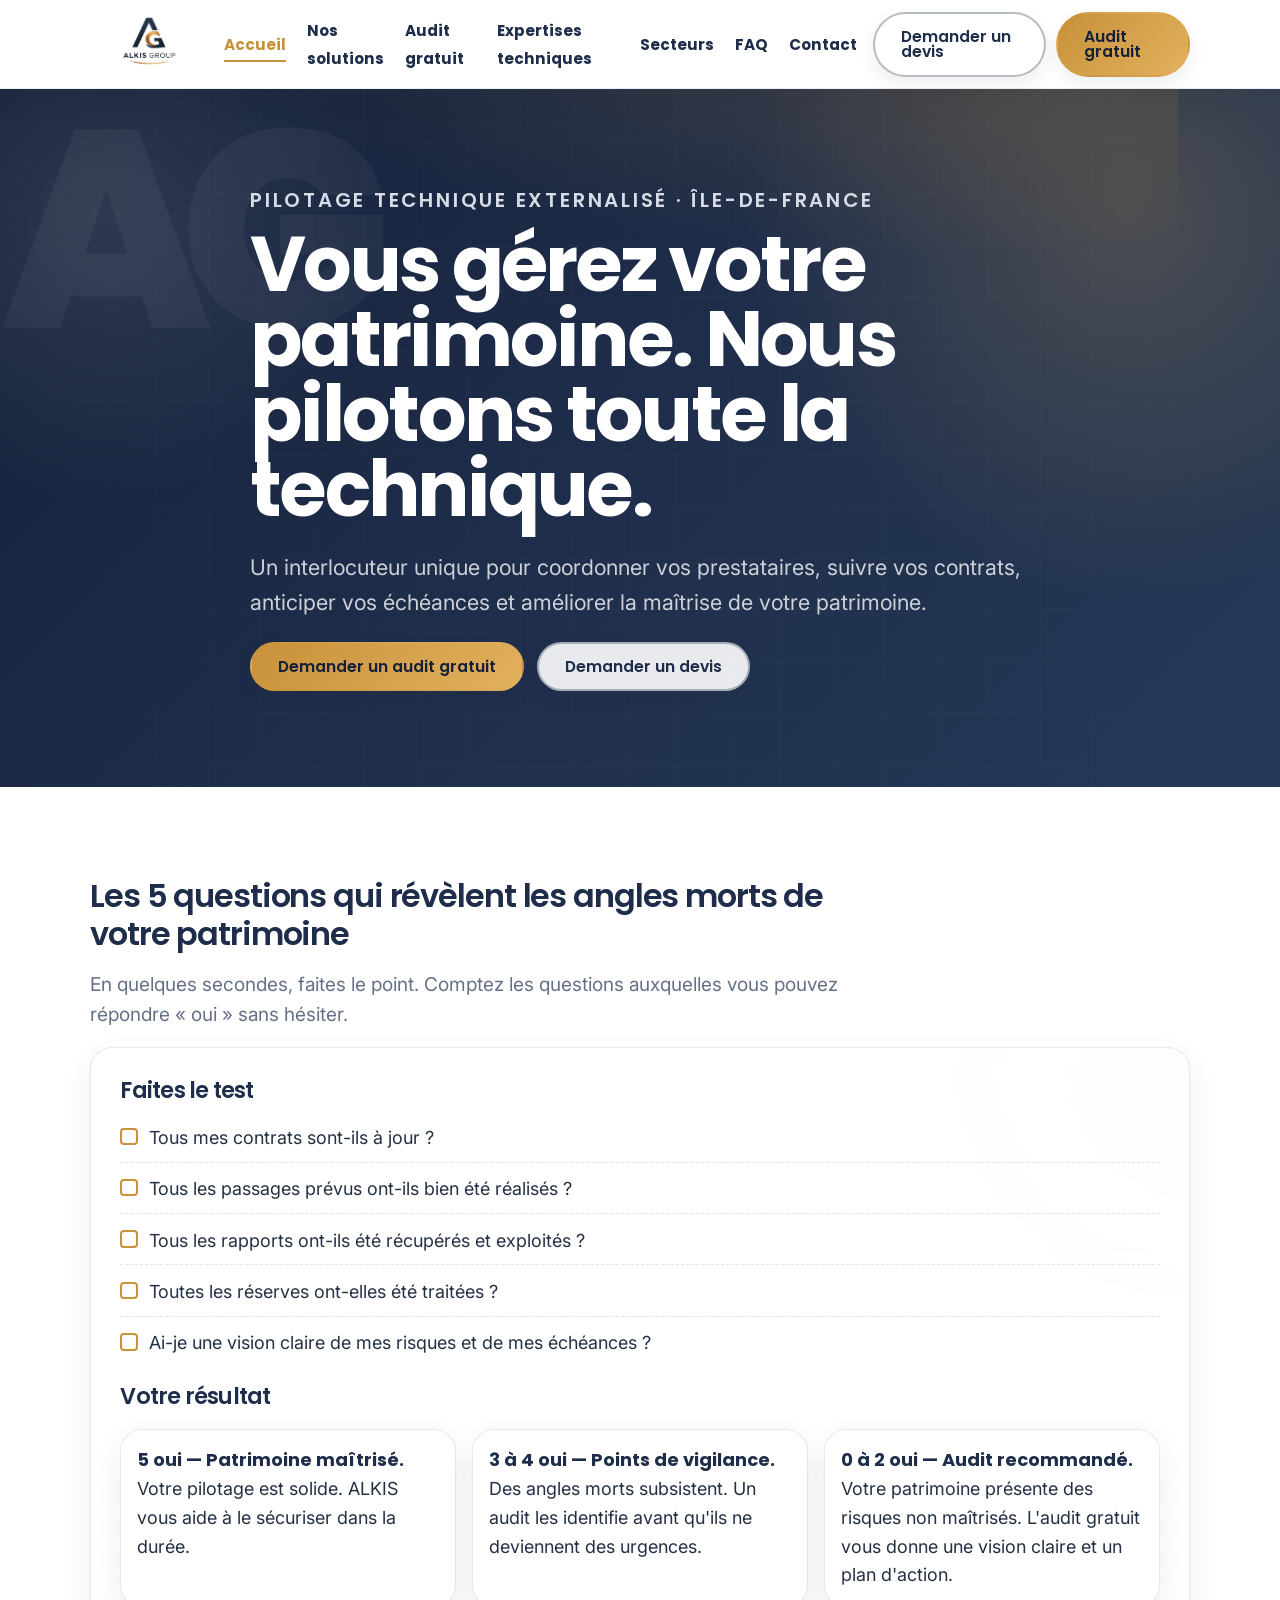
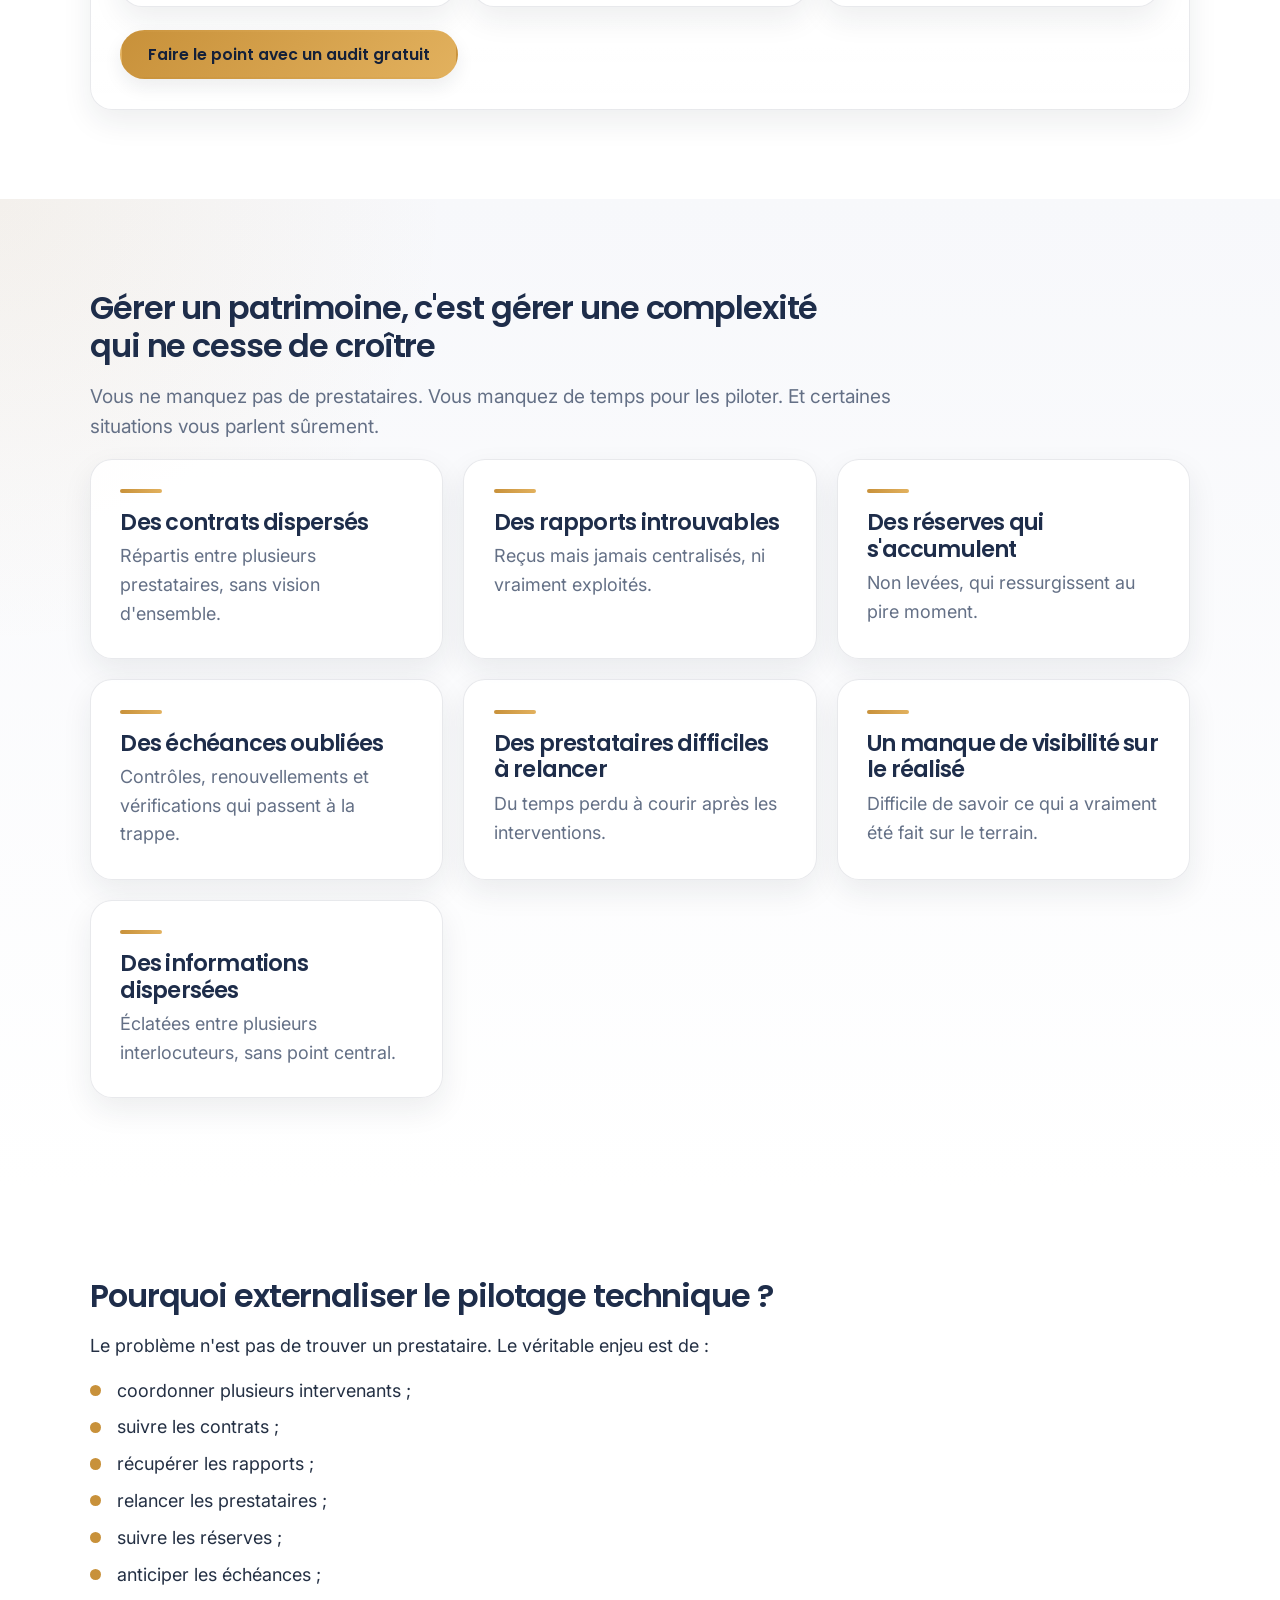
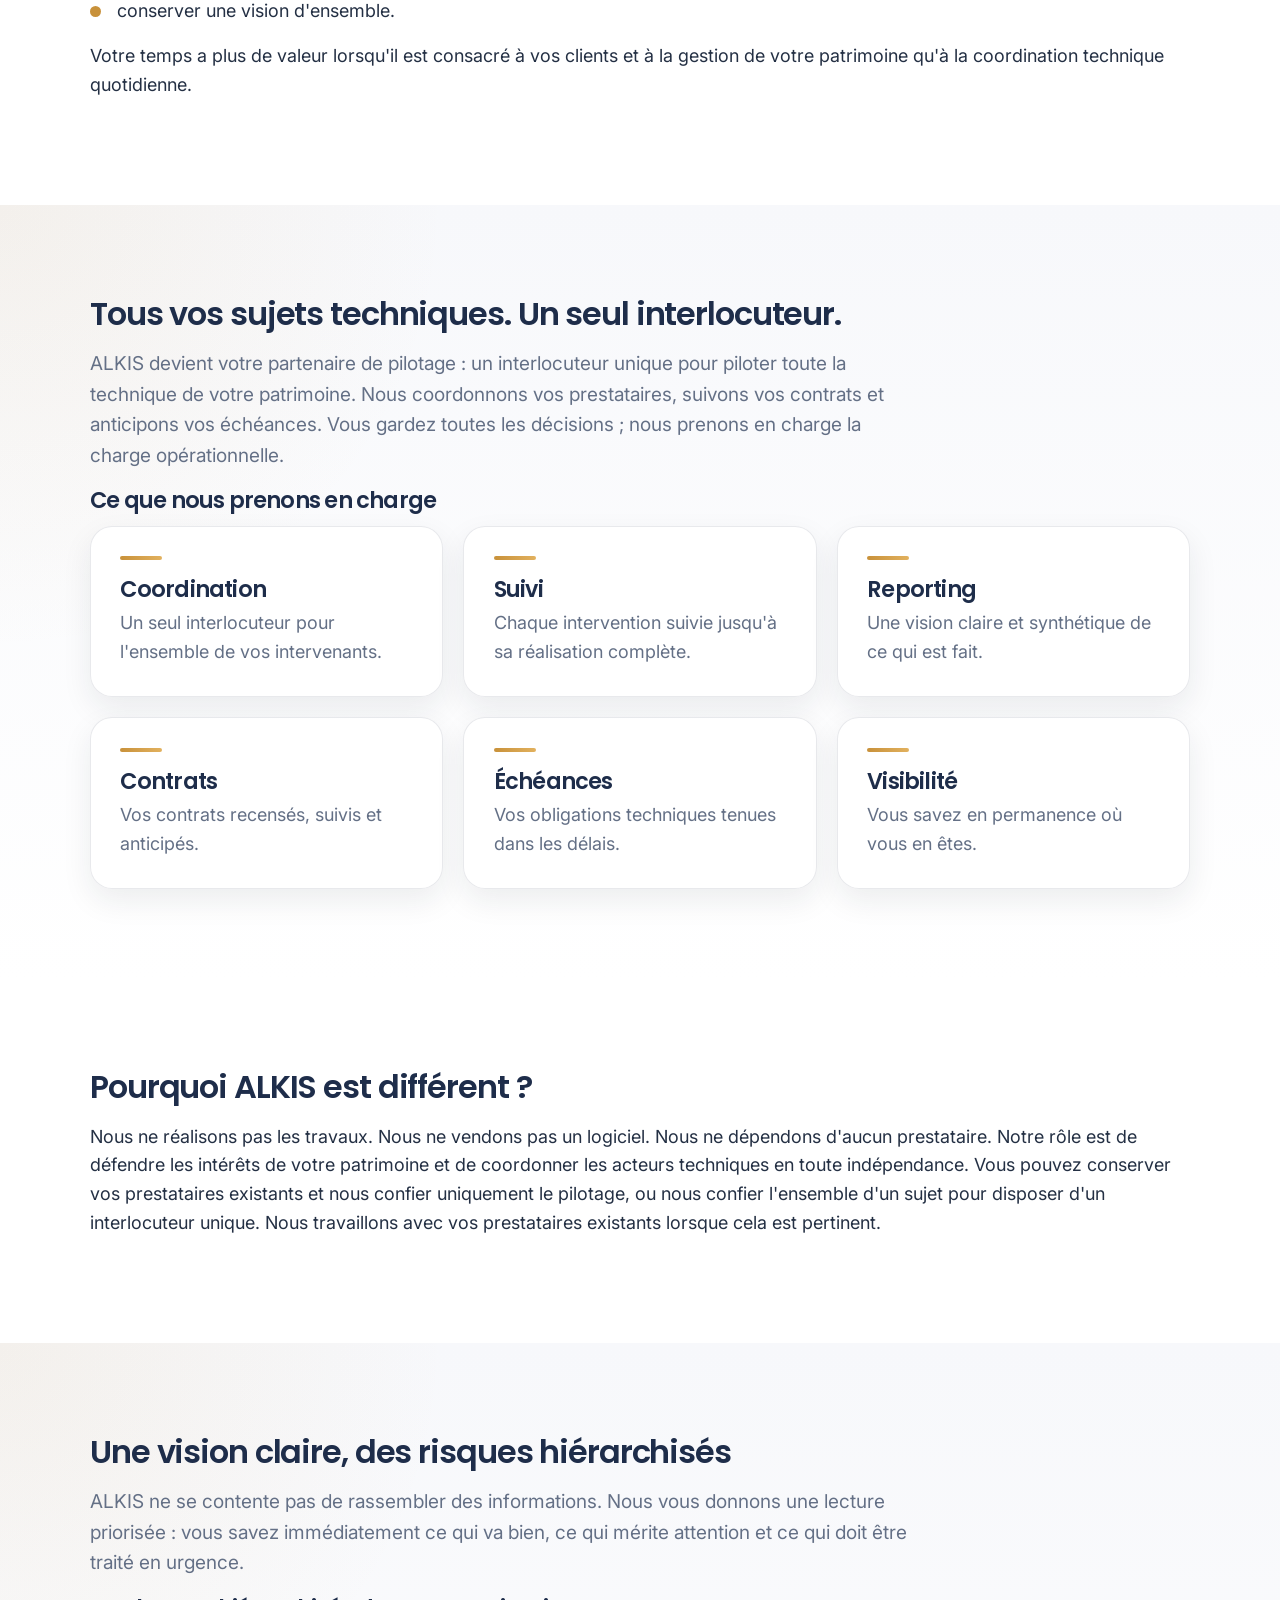
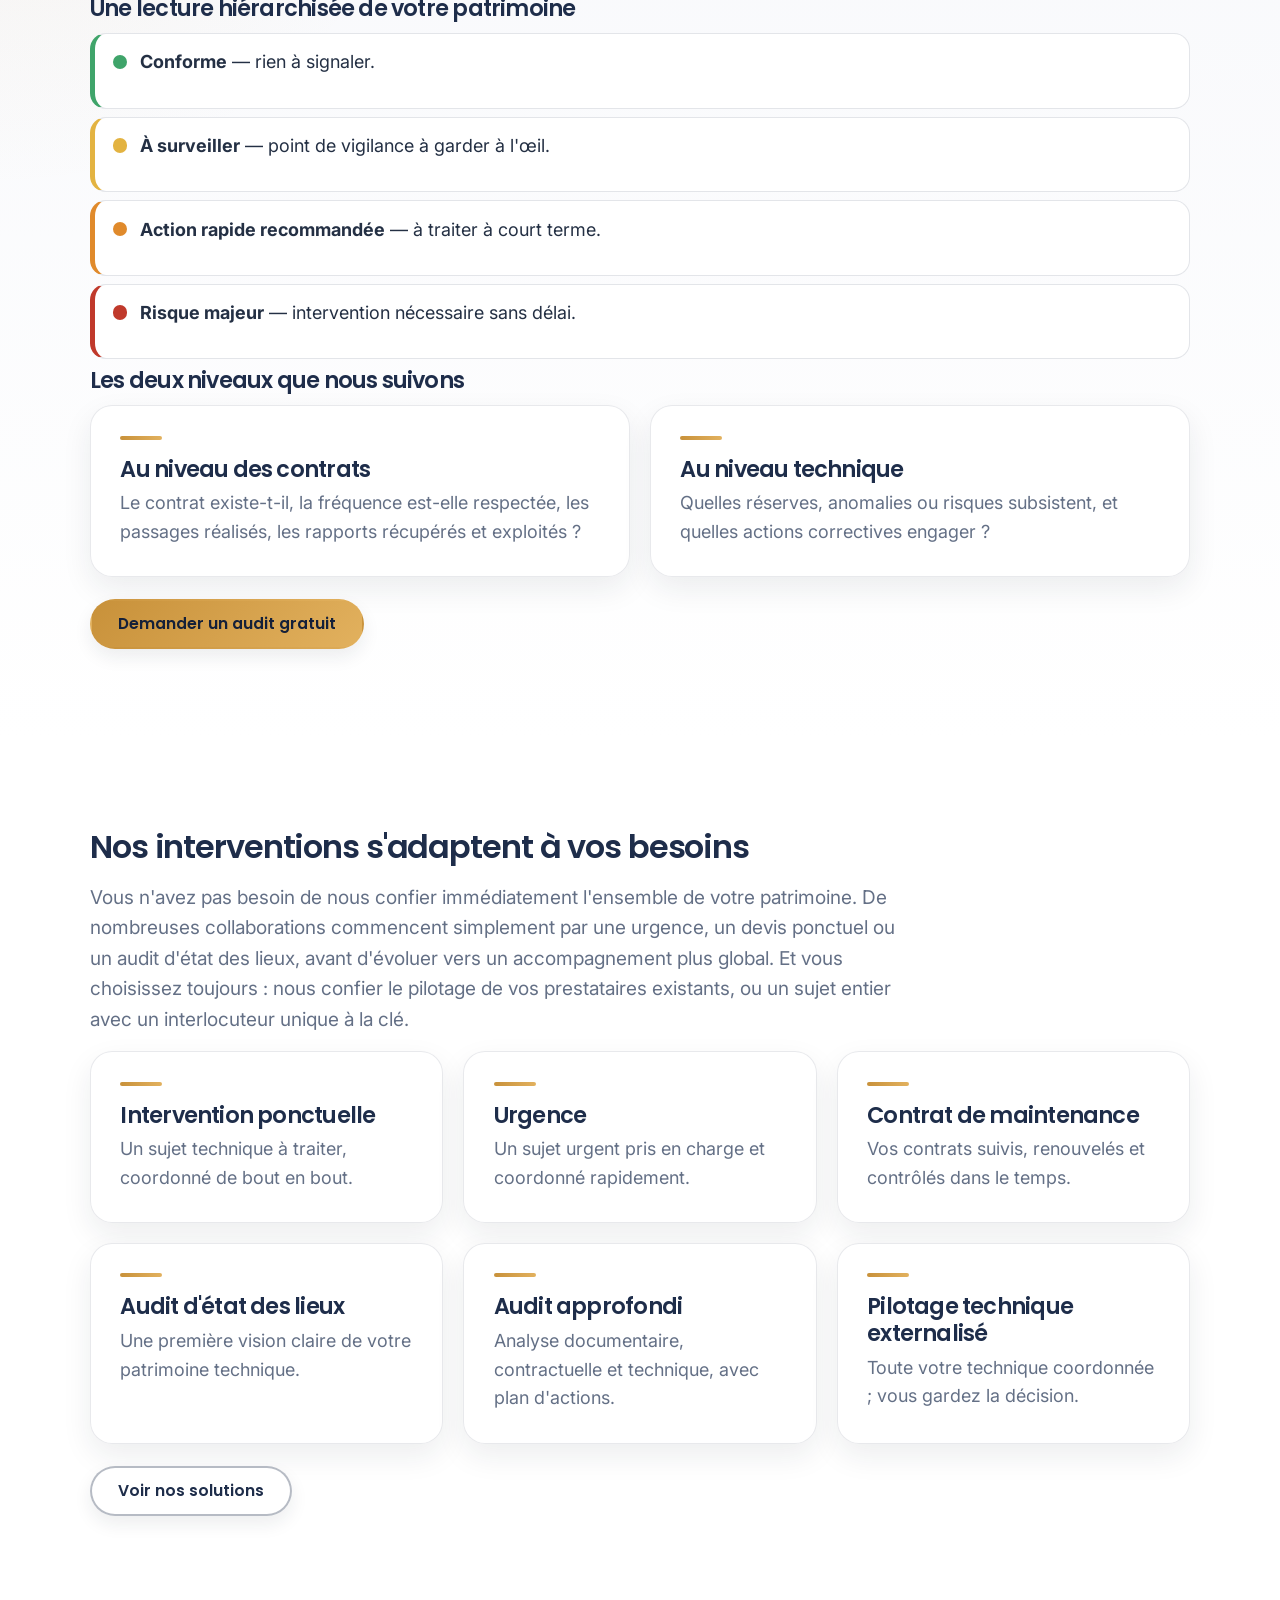
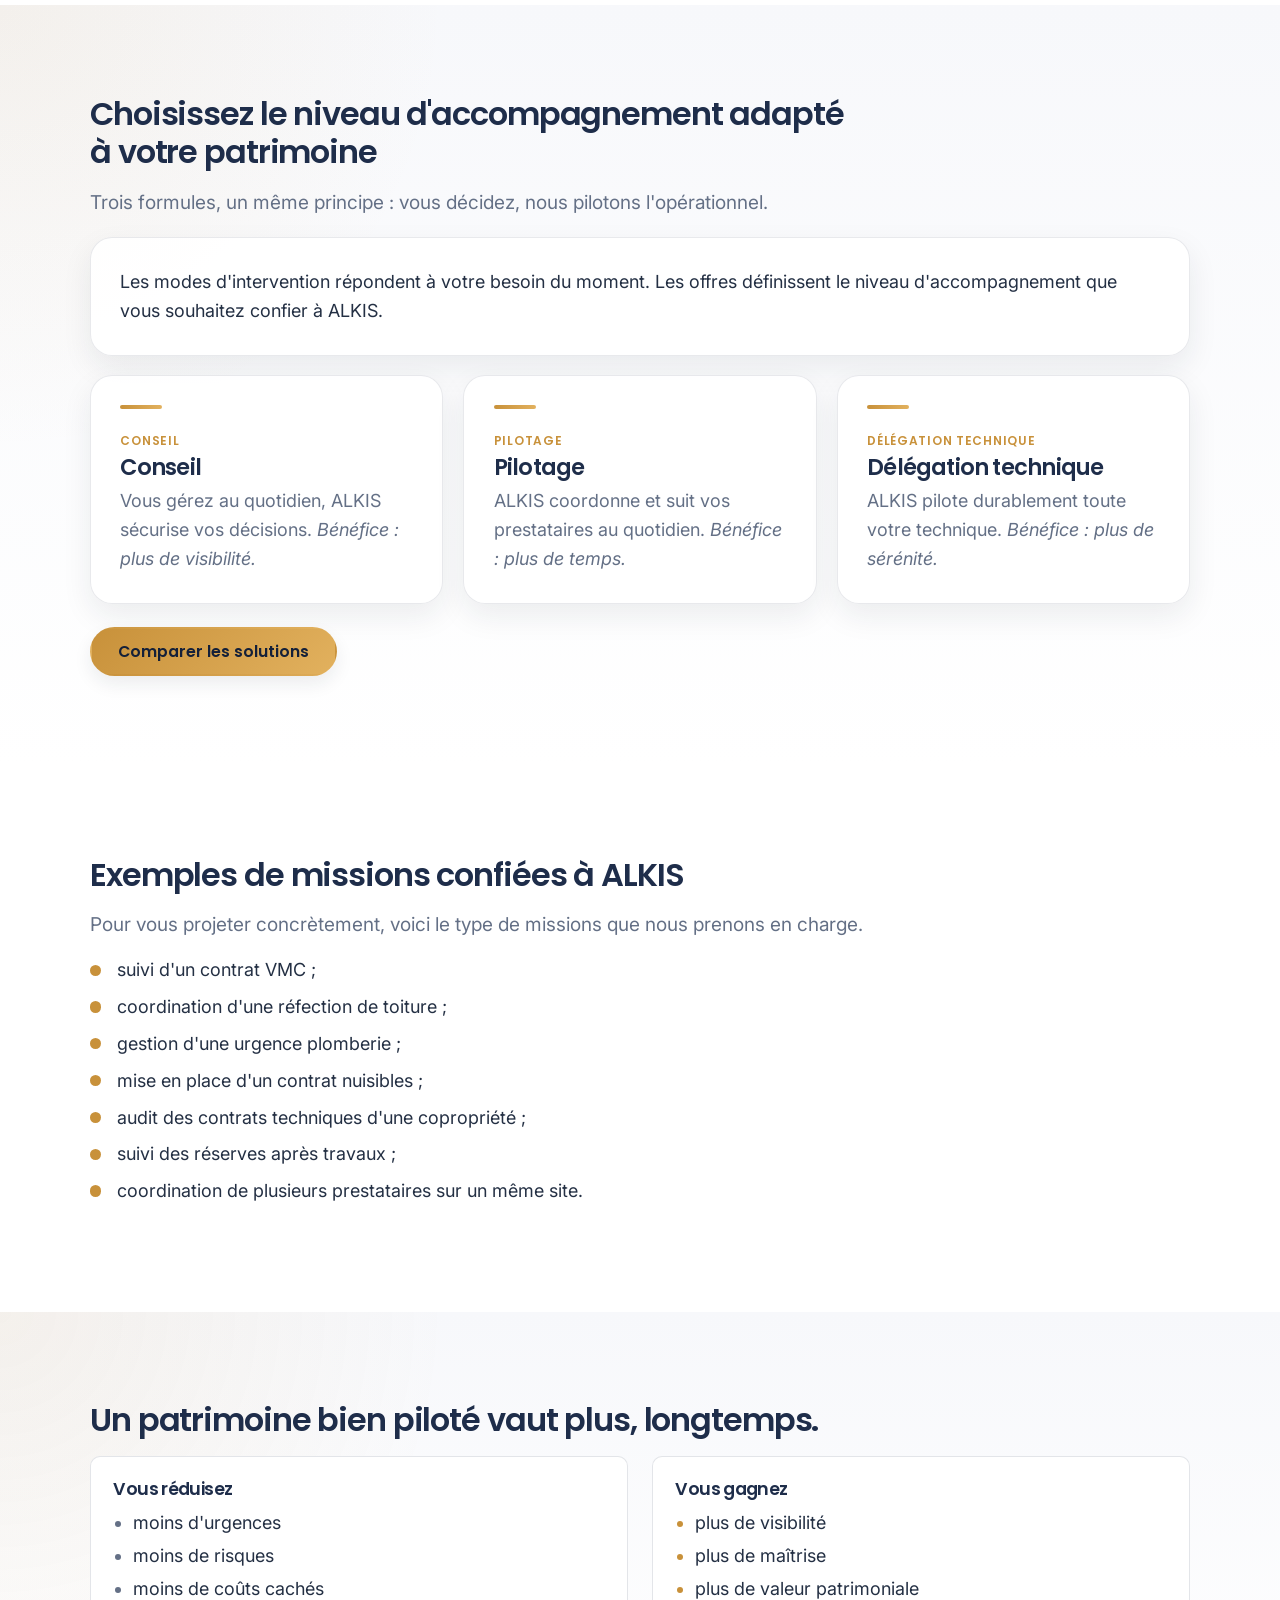
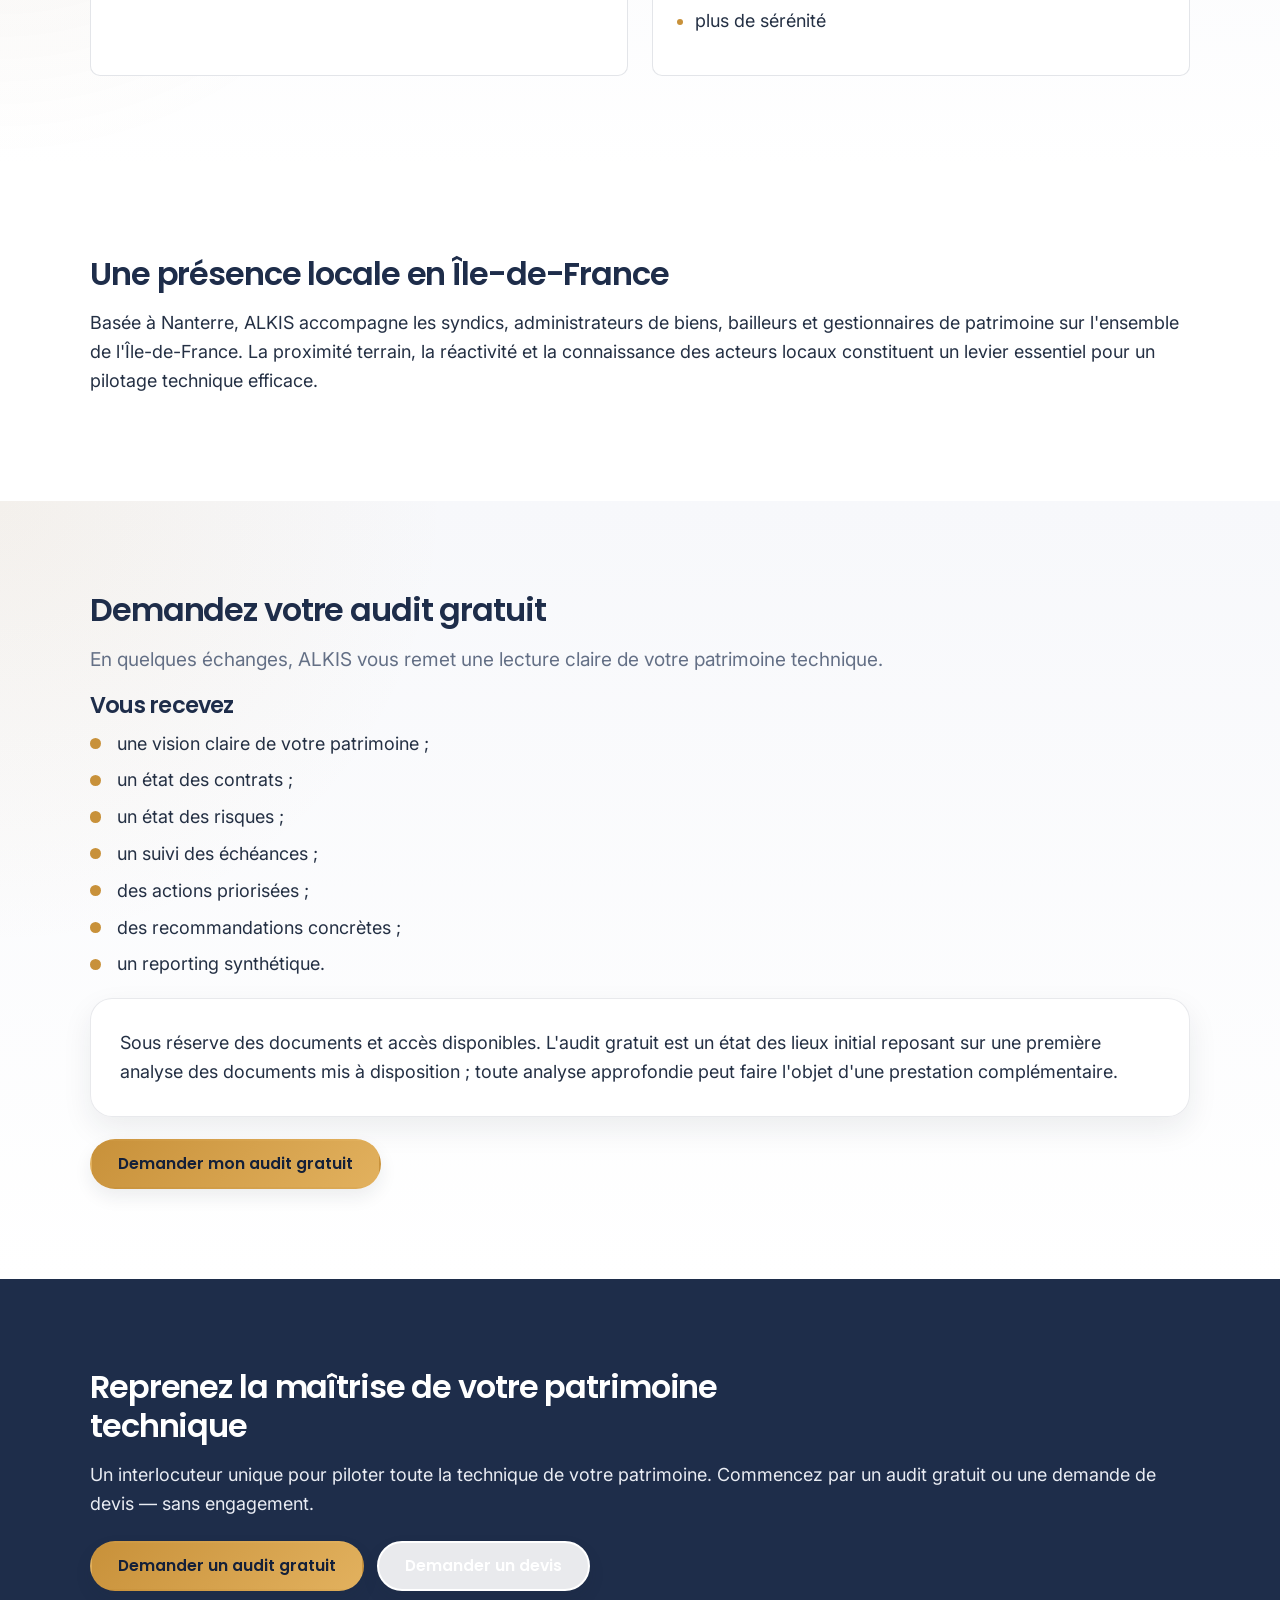
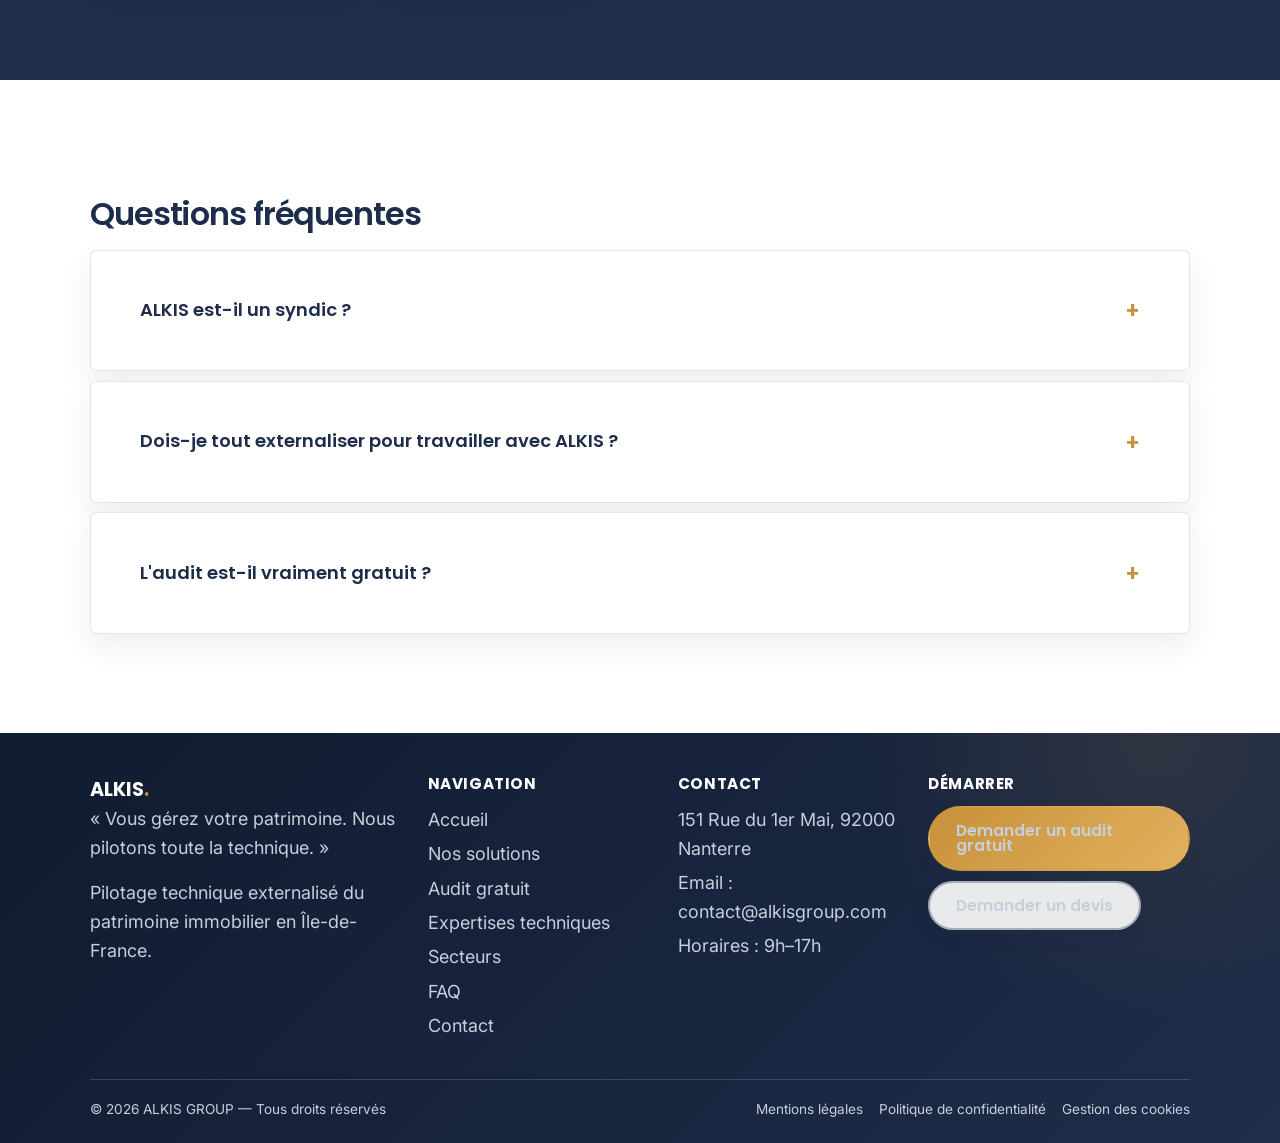
==== index.html @ 350c51bd "Improve ALKIS website design" ====
<!DOCTYPE html>
<html lang="fr">
<head>
<meta charset="utf-8">
<meta name="viewport" content="width=device-width, initial-scale=1">
<title>ALKIS — Pilotage technique externalisé du patrimoine</title>
<meta name="description" content="Un interlocuteur unique pour coordonner vos prestataires, suivre vos contrats et anticiper vos échéances. ALKIS pilote toute la technique de votre patrimoine en Île-de-France.">
<link rel="preconnect" href="https://fonts.googleapis.com">
<link rel="preconnect" href="https://fonts.gstatic.com" crossorigin>
<link href="https://fonts.googleapis.com/css2?family=Poppins:wght@500;600;700&family=Inter:wght@400;500;600&display=swap" rel="stylesheet">
<link rel="stylesheet" href="assets/style.css">
</head>
<body>
<a class="skip-link" href="#main">Aller au contenu</a>

<!-- ===================== HEADER / NAVIGATION ===================== -->
<header class="site-header">
  <div class="container nav">
    <!-- <a class="brand" href="index.html">ALKIS<span>.</span></a> -->
<a class="brand brand-logo" href="index.html">
  <img src="assets/alkis_logo_HD.png" alt="ALKIS GROUP">
</a>
    <button class="nav-toggle" aria-label="Ouvrir le menu" aria-expanded="false" aria-controls="nav-menu">
      <span></span><span></span><span></span>
    </button>
    <ul class="nav-menu" id="nav-menu">
      <li><a href="index.html" aria-current="page">Accueil</a></li>
      <li><a href="nos-solutions.html">Nos solutions</a></li>
      <li><a href="audit-gratuit.html">Audit gratuit</a></li>
      <li><a href="expertises-techniques.html">Expertises techniques</a></li>
      <li><a href="secteurs.html">Secteurs</a></li>
      <li><a href="faq.html">FAQ</a></li>
      <li><a href="contact.html">Contact</a></li>
    </ul>
    <div class="nav-cta">
      <a class="btn btn--secondary" href="contact.html#devis">Demander un devis</a>
      <a class="btn btn--primary" href="contact.html#audit">Audit gratuit</a>
    </div>
  </div>
</header>

<main id="main">

<!-- Section 1 — Hero -->
<section class="hero">
  <div class="container">
    <p class="eyebrow">Pilotage technique externalisé · Île-de-France</p>
    <h1>Vous gérez votre patrimoine. Nous pilotons toute la technique.</h1>
    <p>Un interlocuteur unique pour coordonner vos prestataires, suivre vos contrats, anticiper vos échéances et améliorer la maîtrise de votre patrimoine.</p>
    <div class="btn-row">
      <a class="btn btn--primary" href="contact.html#audit">Demander un audit gratuit</a>
      <a class="btn btn--secondary" href="contact.html#devis">Demander un devis</a>
    </div>
  </div>
</section>

<!-- Section 2 — Les 5 questions -->
<section class="section">
  <div class="container">
    <h2>Les 5 questions qui révèlent les angles morts de votre patrimoine</h2>
    <p class="lead">En quelques secondes, faites le point. Comptez les questions auxquelles vous pouvez répondre « oui » sans hésiter.</p>
    <div class="quiz">
      <h3>Faites le test</h3>
      <ul>
        <li>Tous mes contrats sont-ils à jour ?</li>
        <li>Tous les passages prévus ont-ils bien été réalisés ?</li>
        <li>Tous les rapports ont-ils été récupérés et exploités ?</li>
        <li>Toutes les réserves ont-elles été traitées ?</li>
        <li>Ai-je une vision claire de mes risques et de mes échéances ?</li>
      </ul>
      <h3>Votre résultat</h3>
      <div class="result">
        <div class="r"><strong>5 oui — Patrimoine maîtrisé.</strong> Votre pilotage est solide. ALKIS vous aide à le sécuriser dans la durée.</div>
        <div class="r"><strong>3 à 4 oui — Points de vigilance.</strong> Des angles morts subsistent. Un audit les identifie avant qu'ils ne deviennent des urgences.</div>
        <div class="r"><strong>0 à 2 oui — Audit recommandé.</strong> Votre patrimoine présente des risques non maîtrisés. L'audit gratuit vous donne une vision claire et un plan d'action.</div>
      </div>
      <div class="btn-row"><a class="btn btn--primary" href="contact.html#audit">Faire le point avec un audit gratuit</a></div>
    </div>
  </div>
</section>

<!-- Section 3 — Les problématiques rencontrées -->
<section class="section section--alt">
  <div class="container">
    <h2>Gérer un patrimoine, c'est gérer une complexité qui ne cesse de croître</h2>
    <p class="lead">Vous ne manquez pas de prestataires. Vous manquez de temps pour les piloter. Et certaines situations vous parlent sûrement.</p>
    <div class="grid grid-3">
      <div class="card"><h3>Des contrats dispersés</h3><p>Répartis entre plusieurs prestataires, sans vision d'ensemble.</p></div>
      <div class="card"><h3>Des rapports introuvables</h3><p>Reçus mais jamais centralisés, ni vraiment exploités.</p></div>
      <div class="card"><h3>Des réserves qui s'accumulent</h3><p>Non levées, qui ressurgissent au pire moment.</p></div>
      <div class="card"><h3>Des échéances oubliées</h3><p>Contrôles, renouvellements et vérifications qui passent à la trappe.</p></div>
      <div class="card"><h3>Des prestataires difficiles à relancer</h3><p>Du temps perdu à courir après les interventions.</p></div>
      <div class="card"><h3>Un manque de visibilité sur le réalisé</h3><p>Difficile de savoir ce qui a vraiment été fait sur le terrain.</p></div>
      <div class="card"><h3>Des informations dispersées</h3><p>Éclatées entre plusieurs interlocuteurs, sans point central.</p></div>
    </div>
  </div>
</section>

<!-- Section 4 — Pourquoi externaliser le pilotage technique ? -->
<section class="section">
  <div class="container">
    <h2>Pourquoi externaliser le pilotage technique ?</h2>
    <p>Le problème n'est pas de trouver un prestataire. Le véritable enjeu est de :</p>
    <ul class="ticks">
      <li>coordonner plusieurs intervenants ;</li>
      <li>suivre les contrats ;</li>
      <li>récupérer les rapports ;</li>
      <li>relancer les prestataires ;</li>
      <li>suivre les réserves ;</li>
      <li>anticiper les échéances ;</li>
      <li>conserver une vision d'ensemble.</li>
    </ul>
    <p>Votre temps a plus de valeur lorsqu'il est consacré à vos clients et à la gestion de votre patrimoine qu'à la coordination technique quotidienne.</p>
  </div>
</section>

<!-- Section 5 — Pourquoi ALKIS ? -->
<section class="section section--alt">
  <div class="container">
    <h2>Tous vos sujets techniques. Un seul interlocuteur.</h2>
    <p class="lead">ALKIS devient votre partenaire de pilotage : un interlocuteur unique pour piloter toute la technique de votre patrimoine. Nous coordonnons vos prestataires, suivons vos contrats et anticipons vos échéances. Vous gardez toutes les décisions ; nous prenons en charge la charge opérationnelle.</p>
    <h3>Ce que nous prenons en charge</h3>
    <div class="grid grid-3">
      <div class="card"><h3>Coordination</h3><p>Un seul interlocuteur pour l'ensemble de vos intervenants.</p></div>
      <div class="card"><h3>Suivi</h3><p>Chaque intervention suivie jusqu'à sa réalisation complète.</p></div>
      <div class="card"><h3>Reporting</h3><p>Une vision claire et synthétique de ce qui est fait.</p></div>
      <div class="card"><h3>Contrats</h3><p>Vos contrats recensés, suivis et anticipés.</p></div>
      <div class="card"><h3>Échéances</h3><p>Vos obligations techniques tenues dans les délais.</p></div>
      <div class="card"><h3>Visibilité</h3><p>Vous savez en permanence où vous en êtes.</p></div>
    </div>
  </div>
</section>

<!-- Section 6 — Pourquoi ALKIS est différent ? -->
<section class="section">
  <div class="container">
    <h2>Pourquoi ALKIS est différent ?</h2>
    <p>Nous ne réalisons pas les travaux. Nous ne vendons pas un logiciel. Nous ne dépendons d'aucun prestataire. Notre rôle est de défendre les intérêts de votre patrimoine et de coordonner les acteurs techniques en toute indépendance. Vous pouvez conserver vos prestataires existants et nous confier uniquement le pilotage, ou nous confier l'ensemble d'un sujet pour disposer d'un interlocuteur unique. Nous travaillons avec vos prestataires existants lorsque cela est pertinent.</p>
  </div>
</section>

<!-- Section 7 — Une vision claire, des risques hiérarchisés -->
<section class="section section--alt">
  <div class="container">
    <h2>Une vision claire, des risques hiérarchisés</h2>
    <p class="lead">ALKIS ne se contente pas de rassembler des informations. Nous vous donnons une lecture priorisée : vous savez immédiatement ce qui va bien, ce qui mérite attention et ce qui doit être traité en urgence.</p>
    <h3>Une lecture hiérarchisée de votre patrimoine</h3>
    <div class="risk is-green"><span class="dot"></span><p><strong>Conforme</strong> — rien à signaler.</p></div>
    <div class="risk is-yellow"><span class="dot"></span><p><strong>À surveiller</strong> — point de vigilance à garder à l'œil.</p></div>
    <div class="risk is-orange"><span class="dot"></span><p><strong>Action rapide recommandée</strong> — à traiter à court terme.</p></div>
    <div class="risk is-red"><span class="dot"></span><p><strong>Risque majeur</strong> — intervention nécessaire sans délai.</p></div>
    <h3>Les deux niveaux que nous suivons</h3>
    <div class="grid grid-2">
      <div class="card"><h3>Au niveau des contrats</h3><p>Le contrat existe-t-il, la fréquence est-elle respectée, les passages réalisés, les rapports récupérés et exploités ?</p></div>
      <div class="card"><h3>Au niveau technique</h3><p>Quelles réserves, anomalies ou risques subsistent, et quelles actions correctives engager ?</p></div>
    </div>
    <div class="btn-row"><a class="btn btn--primary" href="contact.html#audit">Demander un audit gratuit</a></div>
  </div>
</section>

<!-- Section 8 — Nos interventions s'adaptent à vos besoins -->
<section class="section">
  <div class="container">
    <h2>Nos interventions s'adaptent à vos besoins</h2>
    <p class="lead">Vous n'avez pas besoin de nous confier immédiatement l'ensemble de votre patrimoine. De nombreuses collaborations commencent simplement par une urgence, un devis ponctuel ou un audit d'état des lieux, avant d'évoluer vers un accompagnement plus global. Et vous choisissez toujours : nous confier le pilotage de vos prestataires existants, ou un sujet entier avec un interlocuteur unique à la clé.</p>
    <div class="grid grid-3">
      <div class="card"><h3>Intervention ponctuelle</h3><p>Un sujet technique à traiter, coordonné de bout en bout.</p></div>
      <div class="card"><h3>Urgence</h3><p>Un sujet urgent pris en charge et coordonné rapidement.</p></div>
      <div class="card"><h3>Contrat de maintenance</h3><p>Vos contrats suivis, renouvelés et contrôlés dans le temps.</p></div>
      <div class="card"><h3>Audit d'état des lieux</h3><p>Une première vision claire de votre patrimoine technique.</p></div>
      <div class="card"><h3>Audit approfondi</h3><p>Analyse documentaire, contractuelle et technique, avec plan d'actions.</p></div>
      <div class="card"><h3>Pilotage technique externalisé</h3><p>Toute votre technique coordonnée ; vous gardez la décision.</p></div>
    </div>
    <div class="btn-row"><a class="btn btn--secondary" href="nos-solutions.html">Voir nos solutions</a></div>
  </div>
</section>

<!-- Section 9 — Nos solutions -->
<section class="section section--alt">
  <div class="container">
    <h2>Choisissez le niveau d'accompagnement adapté à votre patrimoine</h2>
    <p class="lead">Trois formules, un même principe : vous décidez, nous pilotons l'opérationnel.</p>
    <div class="callout"><p>Les modes d'intervention répondent à votre besoin du moment. Les offres définissent le niveau d'accompagnement que vous souhaitez confier à ALKIS.</p></div>
    <div class="grid grid-3">
      <div class="card"><span class="tag">Conseil</span><h3>Conseil</h3><p>Vous gérez au quotidien, ALKIS sécurise vos décisions. <em>Bénéfice : plus de visibilité.</em></p></div>
      <div class="card"><span class="tag">Pilotage</span><h3>Pilotage</h3><p>ALKIS coordonne et suit vos prestataires au quotidien. <em>Bénéfice : plus de temps.</em></p></div>
      <div class="card"><span class="tag">Délégation technique</span><h3>Délégation technique</h3><p>ALKIS pilote durablement toute votre technique. <em>Bénéfice : plus de sérénité.</em></p></div>
    </div>
    <div class="btn-row"><a class="btn btn--primary" href="nos-solutions.html">Comparer les solutions</a></div>
  </div>
</section>

<!-- Section 10 — Exemples de missions confiées à ALKIS -->
<section class="section">
  <div class="container">
    <h2>Exemples de missions confiées à ALKIS</h2>
    <p class="lead">Pour vous projeter concrètement, voici le type de missions que nous prenons en charge.</p>
    <ul class="ticks">
      <li>suivi d'un contrat VMC ;</li>
      <li>coordination d'une réfection de toiture ;</li>
      <li>gestion d'une urgence plomberie ;</li>
      <li>mise en place d'un contrat nuisibles ;</li>
      <li>audit des contrats techniques d'une copropriété ;</li>
      <li>suivi des réserves après travaux ;</li>
      <li>coordination de plusieurs prestataires sur un même site.</li>
    </ul>
  </div>
</section>

<!-- Section 11 — Bénéfices -->
<section class="section section--alt">
  <div class="container">
    <h2>Un patrimoine bien piloté vaut plus, longtemps.</h2>
    <div class="benefit-cols">
      <div class="col"><h3>Vous réduisez</h3><ul class="down"><li>moins d'urgences</li><li>moins de risques</li><li>moins de coûts cachés</li></ul></div>
      <div class="col"><h3>Vous gagnez</h3><ul class="up"><li>plus de visibilité</li><li>plus de maîtrise</li><li>plus de valeur patrimoniale</li><li>plus de sérénité</li></ul></div>
    </div>
  </div>
</section>

<!-- Section 12 — Une présence locale en Île-de-France -->
<section class="section">
  <div class="container">
    <h2>Une présence locale en Île-de-France</h2>
    <p>Basée à Nanterre, ALKIS accompagne les syndics, administrateurs de biens, bailleurs et gestionnaires de patrimoine sur l'ensemble de l'Île-de-France. La proximité terrain, la réactivité et la connaissance des acteurs locaux constituent un levier essentiel pour un pilotage technique efficace.</p>
  </div>
</section>

<!-- Section 13 — Audit gratuit -->
<section class="section section--alt">
  <div class="container">
    <h2>Demandez votre audit gratuit</h2>
    <p class="lead">En quelques échanges, ALKIS vous remet une lecture claire de votre patrimoine technique.</p>
    <h3>Vous recevez</h3>
    <ul class="ticks">
      <li>une vision claire de votre patrimoine ;</li>
      <li>un état des contrats ;</li>
      <li>un état des risques ;</li>
      <li>un suivi des échéances ;</li>
      <li>des actions priorisées ;</li>
      <li>des recommandations concrètes ;</li>
      <li>un reporting synthétique.</li>
    </ul>
    <div class="callout"><p>Sous réserve des documents et accès disponibles. L'audit gratuit est un état des lieux initial reposant sur une première analyse des documents mis à disposition ; toute analyse approfondie peut faire l'objet d'une prestation complémentaire.</p></div>
    <div class="btn-row"><a class="btn btn--primary" href="contact.html#audit">Demander mon audit gratuit</a></div>
  </div>
</section>

<!-- Section 14 — CTA final -->
<section class="section section--navy">
  <div class="container">
    <h2>Reprenez la maîtrise de votre patrimoine technique</h2>
    <p>Un interlocuteur unique pour piloter toute la technique de votre patrimoine. Commencez par un audit gratuit ou une demande de devis — sans engagement.</p>
    <div class="btn-row">
      <a class="btn btn--primary" href="contact.html#audit">Demander un audit gratuit</a>
      <a class="btn btn--secondary" href="contact.html#devis">Demander un devis</a>
    </div>
  </div>
</section>

<!-- FAQ Accueil -->
<section class="section faq">
  <div class="container">
    <h2>Questions fréquentes</h2>
    <details><summary>ALKIS est-il un syndic ?</summary><div class="answer">Non. ALKIS ne remplace pas votre syndic. Nous pilotons la technique de votre patrimoine en coordonnant vos prestataires ; vous gardez la gestion et les décisions.</div></details>
    <details><summary>Dois-je tout externaliser pour travailler avec ALKIS ?</summary><div class="answer">Non. Vous pouvez commencer par une seule urgence ou un devis ponctuel, puis faire évoluer l'accompagnement si vous le souhaitez.</div></details>
    <details><summary>L'audit est-il vraiment gratuit ?</summary><div class="answer">Oui. L'audit d'état des lieux est gratuit et sans engagement, sous réserve des documents et accès disponibles.</div></details>
  </div>
</section>

</main>

<!-- ===================== FOOTER ===================== -->
<footer class="site-footer">
  <div class="container">
    <div class="footer-grid">
      <div class="footer-brand">
        <div class="b">ALKIS<span>.</span></div>
        <p>« Vous gérez votre patrimoine. Nous pilotons toute la technique. »</p>
        <p>Pilotage technique externalisé du patrimoine immobilier en Île-de-France.</p>
      </div>
      <div>
        <h4>Navigation</h4>
        <ul>
          <li><a href="index.html">Accueil</a></li>
          <li><a href="nos-solutions.html">Nos solutions</a></li>
          <li><a href="audit-gratuit.html">Audit gratuit</a></li>
          <li><a href="expertises-techniques.html">Expertises techniques</a></li>
          <li><a href="secteurs.html">Secteurs</a></li>
          <li><a href="faq.html">FAQ</a></li>
          <li><a href="contact.html">Contact</a></li>
        </ul>
      </div>
      <div>
        <h4>Contact</h4>
        <ul>
          <li>151 Rue du 1er Mai, 92000 Nanterre</li>
<li>Email : <a href="mailto:contact@alkisgroup.com">contact@alkisgroup.com</a></li>
<li>Horaires : 9h–17h</li>
        </ul>
      </div>
      <div>
        <h4>Démarrer</h4>
        <div class="btn-row" style="margin-top:.4rem">
          <a class="btn btn--primary" href="contact.html#audit">Demander un audit gratuit</a>
        </div>
        <div class="btn-row" style="margin-top:.6rem">
          <a class="btn btn--secondary" href="contact.html#devis">Demander un devis</a>
        </div>
      </div>
    </div>
    <div class="footer-bottom">
      <span>© 2026 ALKIS GROUP — Tous droits réservés</span>
      <nav>
        <a href="mentions-legales.html">Mentions légales</a>
        <a href="politique-de-confidentialite.html">Politique de confidentialité</a>
        <a href="politique-cookies.html">Gestion des cookies</a>
      </nav>
    </div>
  </div>
</footer>

<script src="assets/main.js"></script>
</body>
</html>
---- assets/style.css ----
/* =================================================================
   ALKIS V1 — FEUILLE DE STYLE GLOBALE
   Design System validé. Mobile-first. Accessible.
   Couleurs : navy #1E2D4A / gold #C8913A.
   ================================================================= */

/* ---------- Tokens ---------- */
:root{
  --navy:#1E2D4A;
  --navy-700:#172238;
  --gold:#C8913A;
  --gold-600:#B17F2E;
  --ink:#2A2E35;
  --muted:#5C6470;
  --bg:#F7F8FA;
  --white:#FFFFFF;
  --line:#D8DCE2;
  --green:#3FA46A;
  --yellow:#E3B341;
  --orange:#E08A2B;
  --red:#C0392B;

  --maxw:1160px;
  --gutter:clamp(1.2rem,4vw,2.5rem);
  --radius:10px;
  --radius-sm:6px;
  --shadow:0 2px 10px rgba(30,45,74,.06);
  --shadow-lg:0 10px 30px rgba(30,45,74,.12);
  --font-display:"Poppins",system-ui,-apple-system,"Segoe UI",Arial,sans-serif;
  --font-body:"Inter",system-ui,-apple-system,"Segoe UI",Arial,sans-serif;
}

/* ---------- Reset léger ---------- */
*,*::before,*::after{box-sizing:border-box}
html{scroll-behavior:smooth}
@media (prefers-reduced-motion:reduce){html{scroll-behavior:auto}}
body{
  margin:0;
  font-family:var(--font-body);
  font-size:clamp(16px,1.6vw,18px);
  line-height:1.6;
  color:var(--ink);
  background:var(--white);
  -webkit-font-smoothing:antialiased;
}
img{max-width:100%;display:block}
a{color:inherit}
h1,h2,h3,h4{font-family:var(--font-display);line-height:1.2;color:var(--navy);margin:0 0 .5em}
h1{font-weight:700;font-size:clamp(2rem,5vw,3rem)}
h2{font-weight:600;font-size:clamp(1.5rem,3.4vw,2rem)}
h3{font-weight:600;font-size:clamp(1.15rem,2.2vw,1.4rem)}
p{margin:0 0 1rem}
ul{margin:0 0 1rem;padding-left:1.2rem}
li{margin:.25rem 0}

/* ---------- Utilitaires ---------- */
.container{max-width:var(--maxw);margin-inline:auto;padding-inline:var(--gutter)}
.section{padding-block:clamp(2.5rem,6vw,4.5rem)}
.section--alt{background:var(--bg)}
.section--navy{background:var(--navy);color:#E9ECF3}
.section--navy h2,.section--navy h3{color:#fff}
.eyebrow{font-family:var(--font-display);font-weight:600;font-size:.8rem;letter-spacing:.08em;text-transform:uppercase;color:var(--gold);margin:0 0 .6rem}
.lead{font-size:1.06em;color:var(--muted)}
.center{text-align:center}
.sr-only{position:absolute;width:1px;height:1px;padding:0;margin:-1px;overflow:hidden;clip:rect(0,0,0,0);border:0}
.skip-link{position:absolute;left:-999px;top:0;background:var(--gold);color:var(--navy);padding:.6rem 1rem;z-index:1000}
.skip-link:focus{left:0}

/* ---------- Boutons ---------- */
.btn{
  display:inline-block;font-family:var(--font-display);font-weight:600;
  font-size:.98rem;line-height:1;text-decoration:none;cursor:pointer;
  padding:14px 28px;border-radius:var(--radius-sm);border:2px solid transparent;
  transition:background .15s ease,color .15s ease,transform .15s ease;
}
.btn:focus-visible{outline:3px solid var(--gold);outline-offset:2px}
.btn--primary{background:var(--gold);color:var(--navy)}
.btn--primary:hover{background:var(--gold-600)}
.btn--secondary{background:transparent;color:var(--navy);border-color:var(--navy)}
.btn--secondary:hover{background:var(--navy);color:#fff}
.section--navy .btn--secondary{color:#fff;border-color:#fff}
.section--navy .btn--secondary:hover{background:#fff;color:var(--navy)}
.btn-row{display:flex;flex-wrap:wrap;gap:.8rem;margin-top:1.4rem}

/* ---------- Header / Nav ---------- */
.site-header{position:sticky;top:0;z-index:100;background:rgba(255,255,255,.95);backdrop-filter:saturate(160%) blur(6px);border-bottom:1px solid var(--line)}
.nav{display:flex;align-items:center;justify-content:space-between;gap:1rem;padding-block:.7rem}
.brand{font-family:var(--font-display);font-weight:700;font-size:1.3rem;color:var(--navy);text-decoration:none;letter-spacing:.02em}
.brand span{color:var(--gold)}
.nav-menu{display:flex;align-items:center;gap:1.3rem;list-style:none;margin:0;padding:0}
.nav-menu a{font-family:var(--font-display);font-weight:500;font-size:.95rem;color:var(--navy);text-decoration:none;padding:.3rem 0;border-bottom:2px solid transparent}
.nav-menu a:hover,.nav-menu a[aria-current="page"]{border-bottom-color:var(--gold)}
.nav-cta{display:flex;align-items:center;gap:.6rem}
.nav-toggle{display:none;background:none;border:0;cursor:pointer;padding:.4rem}
.nav-toggle span{display:block;width:24px;height:2px;background:var(--navy);margin:5px 0;transition:.2s}

@media (max-width:1024px){
  .nav-toggle{display:block}
  .nav-menu{
    position:absolute;left:0;right:0;top:100%;flex-direction:column;align-items:flex-start;
    gap:.2rem;background:#fff;border-bottom:1px solid var(--line);padding:1rem var(--gutter);
    box-shadow:var(--shadow-lg);display:none;
  }
  .nav-menu.is-open{display:flex}
  .nav-menu a{width:100%;padding:.6rem 0;border-bottom:1px solid var(--line)}
  .nav .btn--secondary{display:none}
}

/* ---------- Hero ---------- */
.hero{position:relative;background:var(--navy);color:#fff;overflow:hidden}
.hero::after{content:"";position:absolute;inset:0;background:
  radial-gradient(1200px 400px at 80% -10%,rgba(200,145,58,.22),transparent 60%);pointer-events:none}
.hero .container{position:relative;z-index:1;padding-block:clamp(3rem,8vw,6rem)}
.hero h1{color:#fff;max-width:18ch}
.hero p{max-width:60ch;color:#D6DBE6;font-size:1.1em}

/* ---------- Grilles & cartes ---------- */
.grid{display:grid;gap:1.2rem}
.grid-2{grid-template-columns:repeat(2,1fr)}
.grid-3{grid-template-columns:repeat(3,1fr)}
.grid-4{grid-template-columns:repeat(4,1fr)}
@media (max-width:900px){.grid-3,.grid-4{grid-template-columns:repeat(2,1fr)}}
@media (max-width:600px){.grid-2,.grid-3,.grid-4{grid-template-columns:1fr}}

.card{background:#fff;border:1px solid var(--line);border-radius:var(--radius);padding:1.5rem;box-shadow:var(--shadow);transition:transform .15s ease,box-shadow .15s ease}
.card:hover{transform:translateY(-3px);box-shadow:var(--shadow-lg)}
.card h3{margin-bottom:.4rem}
.card p{margin:0;color:var(--muted)}
.card .tag{display:inline-block;font-family:var(--font-display);font-weight:600;font-size:.75rem;color:var(--gold);text-transform:uppercase;letter-spacing:.06em}

/* Liste à puces dorées */
.ticks{list-style:none;padding:0}
.ticks li{position:relative;padding-left:1.7rem;margin:.5rem 0}
.ticks li::before{content:"";position:absolute;left:0;top:.45em;width:.7rem;height:.7rem;border-radius:50%;background:var(--gold)}

/* ---------- Pastilles de risque (élément signature) ---------- */
.risk{display:flex;align-items:flex-start;gap:.8rem;padding:.9rem 1.1rem;background:#fff;border:1px solid var(--line);border-left:5px solid var(--line);border-radius:var(--radius-sm);margin:.5rem 0}
.risk .dot{flex:0 0 auto;width:.9rem;height:.9rem;border-radius:50%;margin-top:.35em}
.risk.is-green{border-left-color:var(--green)} .risk.is-green .dot{background:var(--green)}
.risk.is-yellow{border-left-color:var(--yellow)} .risk.is-yellow .dot{background:var(--yellow)}
.risk.is-orange{border-left-color:var(--orange)} .risk.is-orange .dot{background:var(--orange)}
.risk.is-red{border-left-color:var(--red)} .risk.is-red .dot{background:var(--red)}

/* ---------- Encadrés ---------- */
.callout{background:var(--bg);border:1px solid var(--line);border-left:5px solid var(--gold);border-radius:var(--radius-sm);padding:1.2rem 1.4rem;margin:1.2rem 0}
.callout p:last-child{margin-bottom:0}

/* Bénéfices deux colonnes */
.benefit-cols{display:grid;grid-template-columns:1fr 1fr;gap:1.5rem}
@media (max-width:600px){.benefit-cols{grid-template-columns:1fr}}
.benefit-cols .col{background:#fff;border:1px solid var(--line);border-radius:var(--radius);padding:1.4rem}
.benefit-cols h3{font-size:1.1rem}
.benefit-cols .down li::marker{color:var(--muted)}
.benefit-cols .up li::marker{color:var(--gold)}

/* ---------- Test 5 questions ---------- */
.quiz{background:#fff;border:1px solid var(--line);border-radius:var(--radius);padding:1.5rem;box-shadow:var(--shadow)}
.quiz ul{list-style:none;padding:0}
.quiz li{display:flex;gap:.7rem;align-items:flex-start;padding:.55rem 0;border-bottom:1px dashed var(--line)}
.quiz li:last-child{border-bottom:0}
.quiz li::before{content:"";flex:0 0 auto;width:1.1rem;height:1.1rem;border:2px solid var(--gold);border-radius:4px;margin-top:.2em}
.result{display:grid;grid-template-columns:repeat(3,1fr);gap:1rem;margin-top:1.2rem}
@media (max-width:700px){.result{grid-template-columns:1fr}}
.result .r{border-radius:var(--radius-sm);padding:1rem;border:1px solid var(--line);background:var(--bg)}
.result .r strong{display:block;color:var(--navy);font-family:var(--font-display)}

/* ---------- Tableau comparatif ---------- */
.table-wrap{overflow-x:auto;border:1px solid var(--line);border-radius:var(--radius)}
table.compare{border-collapse:collapse;width:100%;min-width:680px;background:#fff}
table.compare th,table.compare td{padding:.7rem .9rem;text-align:left;border-bottom:1px solid var(--line);font-size:.95rem}
table.compare thead th{background:var(--navy);color:#fff;font-family:var(--font-display);position:sticky;top:0}
table.compare tbody th{font-weight:500;color:var(--ink)}
table.compare td{text-align:center}
table.compare td:first-child,table.compare th:first-child{text-align:left}
table.compare tr:nth-child(even) td,table.compare tr:nth-child(even) th{background:#FbFcFd}

/* ---------- FAQ accordéon ---------- */
.faq details{background:#fff;border:1px solid var(--line);border-radius:var(--radius-sm);margin:.6rem 0;overflow:hidden}
.faq summary{cursor:pointer;list-style:none;padding:1rem 1.2rem;font-family:var(--font-display);font-weight:600;color:var(--navy);display:flex;justify-content:space-between;gap:1rem;align-items:center}
.faq summary::-webkit-details-marker{display:none}
.faq summary::after{content:"+";color:var(--gold);font-size:1.4rem;line-height:1;transition:transform .2s}
.faq details[open] summary::after{transform:rotate(45deg)}
.faq .answer{padding:0 1.2rem 1.1rem;color:var(--muted)}
.faq h2{margin-top:1.6rem}

/* ---------- Process / étapes ---------- */
.steps{counter-reset:step;display:grid;gap:1rem}
.steps .step{display:flex;gap:1rem;align-items:flex-start;background:#fff;border:1px solid var(--line);border-radius:var(--radius);padding:1.2rem}
.steps .step::before{counter-increment:step;content:counter(step);flex:0 0 auto;width:2.2rem;height:2.2rem;border-radius:50%;background:var(--navy);color:#fff;font-family:var(--font-display);font-weight:600;display:grid;place-items:center}

/* ---------- Formulaires ---------- */
.form{background:#fff;border:1px solid var(--line);border-radius:var(--radius);padding:1.5rem;box-shadow:var(--shadow)}
.field{margin-bottom:1rem}
.field label{display:block;font-size:.9rem;color:var(--muted);font-weight:500;margin-bottom:.35rem}
.field .req{color:var(--red)}
.field input,.field select,.field textarea{
  width:100%;padding:.7rem .8rem;border:1px solid var(--line);border-radius:var(--radius-sm);
  font:inherit;color:var(--ink);background:#fff;min-height:44px;
}
.field textarea{min-height:120px;resize:vertical}
.field input:focus,.field select:focus,.field textarea:focus{outline:none;border-color:var(--gold);box-shadow:0 0 0 3px rgba(200,145,58,.18)}
.form .btn--primary{width:100%}
.form-note{font-size:.82rem;color:var(--muted);margin-top:.6rem}

/* ---------- Footer ---------- */
.site-footer{background:var(--navy);color:#C7CEDC;padding-block:2.6rem 1.4rem}
.site-footer a{color:#C7CEDC;text-decoration:none}
.site-footer a:hover{color:#fff}
.footer-grid{display:grid;grid-template-columns:1.4fr 1fr 1fr 1.2fr;gap:1.8rem}
@media (max-width:900px){.footer-grid{grid-template-columns:1fr 1fr}}
@media (max-width:600px){.footer-grid{grid-template-columns:1fr}}
.site-footer h4{color:#fff;font-size:.95rem;letter-spacing:.04em;text-transform:uppercase;margin:0 0 .8rem}
.site-footer ul{list-style:none;padding:0;margin:0}
.site-footer li{margin:.35rem 0}
.footer-brand .b{font-family:var(--font-display);font-weight:700;font-size:1.25rem;color:#fff}
.footer-brand .b span{color:var(--gold)}
.footer-bottom{border-top:1px solid rgba(255,255,255,.15);margin-top:2rem;padding-top:1.2rem;display:flex;flex-wrap:wrap;gap:.6rem 1.4rem;font-size:.85rem;align-items:center;justify-content:space-between}
.footer-bottom nav{display:flex;flex-wrap:wrap;gap:1rem}

/* ---------- Bande de réassurance ---------- */
.reassure{display:flex;flex-wrap:wrap;gap:1rem 2rem;justify-content:center;align-items:center;font-family:var(--font-display);font-weight:500;color:var(--navy)}
.reassure span{display:inline-flex;align-items:center;gap:.5rem}
.reassure span::before{content:"✓";color:var(--gold);font-weight:700}

/* ---------- Pied de page légal pages contenu ---------- */
.legal h2{margin-top:1.8rem}
.legal{max-width:820px}

















/* ---------- Header logo fix ---------- */
.brand-logo {
  display: flex;
  align-items: center;
  text-decoration: none;
  flex-shrink: 0;
}

.brand-logo img {
  width: 130px;
  height: auto;
  max-height: 78px;
  object-fit: contain;
}

.site-header .nav {
  align-items: center;
}

/* Mobile logo size */
@media (max-width: 768px) {
  .brand-logo img {
    width: 95px;
    max-height: 60px;
  }
}















/* =========================================================
   ALKIS — Premium visual upgrade
   Paste at the END of assets/style.css
   ========================================================= */

:root {
  --navy: #1E2D4A;
  --navy-dark: #142039;
  --navy-soft: #263956;
  --gold: #C8913A;
  --gold-light: #E2B15E;
  --cream: #FAF7F1;
  --paper: #FFFFFF;
  --soft: #F4F6FA;
  --ink: #1E2D4A;
  --muted: #647086;
  --line: rgba(30,45,74,.12);
  --shadow-soft: 0 18px 45px rgba(20,32,57,.10);
  --shadow-card: 0 12px 30px rgba(20,32,57,.08);
}

/* General */
body {
  background: #fff;
  color: #243044;
}

.container {
  max-width: 1180px;
}

.section {
  padding-block: clamp(4rem, 7vw, 6.5rem);
}

.section--alt {
  background:
    radial-gradient(circle at top left, rgba(200,145,58,.08), transparent 28rem),
    linear-gradient(180deg, #F7F8FB 0%, #FFFFFF 100%);
}

h1, h2, h3 {
  letter-spacing: -0.035em;
}

h2 {
  max-width: 760px;
}

.lead {
  max-width: 820px;
}

/* Header */
.site-header {
  background: rgba(255,255,255,.94);
  backdrop-filter: blur(14px);
  border-bottom: 1px solid rgba(30,45,74,.08);
  box-shadow: 0 8px 28px rgba(30,45,74,.06);
  position: sticky;
  top: 0;
  z-index: 100;
}

.nav {
  min-height: 88px;
}

.brand-logo img {
  width: 118px;
  max-height: 66px;
}

.nav-menu a {
  font-weight: 650;
  color: var(--navy);
}

.nav-menu a:hover,
.nav-menu a[aria-current="page"] {
  color: var(--gold);
}

/* Buttons */
.btn {
  border-radius: 999px;
  padding: 15px 26px;
  box-shadow: 0 8px 18px rgba(20,32,57,.08);
}

.btn--primary {
  background: linear-gradient(135deg, var(--gold), var(--gold-light));
  color: var(--navy-dark);
  border-color: transparent;
}

.btn--primary:hover {
  transform: translateY(-2px);
  box-shadow: 0 14px 28px rgba(200,145,58,.25);
}

.btn--secondary {
  background: rgba(255,255,255,.9);
  color: var(--navy);
  border-color: rgba(30,45,74,.32);
}

.btn--secondary:hover {
  transform: translateY(-2px);
  background: var(--navy);
  color: #fff;
}

/* Hero */
.hero {
  position: relative;
  overflow: hidden;
  min-height: 560px;
  display: flex;
  align-items: center;
  background:
    radial-gradient(circle at 88% 18%, rgba(226,177,94,.22), transparent 24rem),
    radial-gradient(circle at 8% 18%, rgba(255,255,255,.10), transparent 18rem),
    linear-gradient(135deg, #142039 0%, #1E2D4A 48%, #263956 100%);
}

.hero::before {
  content: "";
  position: absolute;
  inset: 0;
  background-image:
    linear-gradient(rgba(255,255,255,.04) 1px, transparent 1px),
    linear-gradient(90deg, rgba(255,255,255,.04) 1px, transparent 1px);
  background-size: 52px 52px;
  mask-image: linear-gradient(90deg, transparent, #000 25%, #000 75%, transparent);
  opacity: .55;
}

.hero::after {
  content: "AG";
  position: absolute;
  right: clamp(1rem, 8vw, 7rem);
  bottom: -3rem;
  font-family: var(--font-display);
  font-size: clamp(8rem, 22vw, 19rem);
  font-weight: 800;
  line-height: 1;
  color: rgba(255,255,255,.045);
  letter-spacing: -.12em;
}

.hero .container {
  position: relative;
  z-index: 2;
}

.hero h1 {
  max-width: 760px;
  color: #fff;
  font-size: clamp(2.7rem, 6vw, 5.4rem);
  line-height: .98;
  margin-bottom: 1.4rem;
}

.hero p:not(.eyebrow) {
  max-width: 780px;
  color: rgba(255,255,255,.78);
  font-size: clamp(1.05rem, 1.8vw, 1.35rem);
}

.eyebrow {
  color: var(--gold-light);
  letter-spacing: .14em;
}

/* Cards / grids */
.card,
.problem,
.offer,
.benefit,
.domain,
.sector,
.callout,
.quiz,
.result .r,
.step,
details,
.table-wrap {
  border: 1px solid rgba(30,45,74,.10);
  border-radius: 22px;
  background: rgba(255,255,255,.88);
  box-shadow: var(--shadow-card);
}

.card,
.problem,
.offer,
.benefit,
.domain,
.sector,
.callout,
.quiz,
.step,
details {
  padding: clamp(1.25rem, 2.3vw, 2rem);
}

.quiz {
  background:
    linear-gradient(180deg, rgba(255,255,255,.94), rgba(255,255,255,.86)),
    radial-gradient(circle at top right, rgba(200,145,58,.16), transparent 18rem);
}

.result {
  gap: 1rem;
}

.result .r {
  background: #fff;
}

.cards,
.grid,
.offers,
.benefits,
.problems,
.missions,
.steps,
.sector-grid {
  gap: 1.25rem;
}

/* Better visual rhythm for card headings */
.card h3,
.problem h3,
.offer h3,
.benefit h3,
.domain h3,
.sector h3,
.step strong {
  color: var(--navy);
}

/* Gold accents */
.card::before,
.problem::before,
.offer::before,
.benefit::before {
  content: "";
  display: block;
  width: 42px;
  height: 4px;
  border-radius: 99px;
  background: linear-gradient(90deg, var(--gold), var(--gold-light));
  margin-bottom: 1rem;
}

/* Lists */
.ticks li::marker,
.quiz li::marker,
.section li::marker {
  color: var(--gold);
}

/* Risk rows */
.risk,
.risk-item {
  border-radius: 16px;
}

/* FAQ */
details {
  margin-bottom: 1rem;
  transition: transform .15s ease, box-shadow .15s ease;
}

details:hover {
  transform: translateY(-2px);
  box-shadow: var(--shadow-soft);
}

summary {
  cursor: pointer;
  font-weight: 700;
  color: var(--navy);
}

/* Tables */
.table-wrap {
  overflow: hidden;
}

table {
  overflow: hidden;
  border-radius: 18px;
}

thead th {
  background: var(--navy);
  color: #fff;
}

td, th {
  padding: 1rem;
}

/* Footer */
.site-footer {
  background:
    radial-gradient(circle at 90% 0%, rgba(200,145,58,.12), transparent 18rem),
    linear-gradient(135deg, #111B31, #1E2D4A);
}

.footer-grid {
  gap: 2rem;
}

.footer-brand .b {
  color: #fff;
  font-size: 1.2rem;
}

/* Mobile */
@media (max-width: 900px) {
  .nav {
    min-height: 76px;
  }

  .hero {
    min-height: auto;
    padding-block: 5rem;
  }

  .hero h1 {
    font-size: clamp(2.3rem, 12vw, 3.8rem);
  }

  .brand-logo img {
    width: 92px;
  }

  .nav-cta {
    display: none;
  }
}
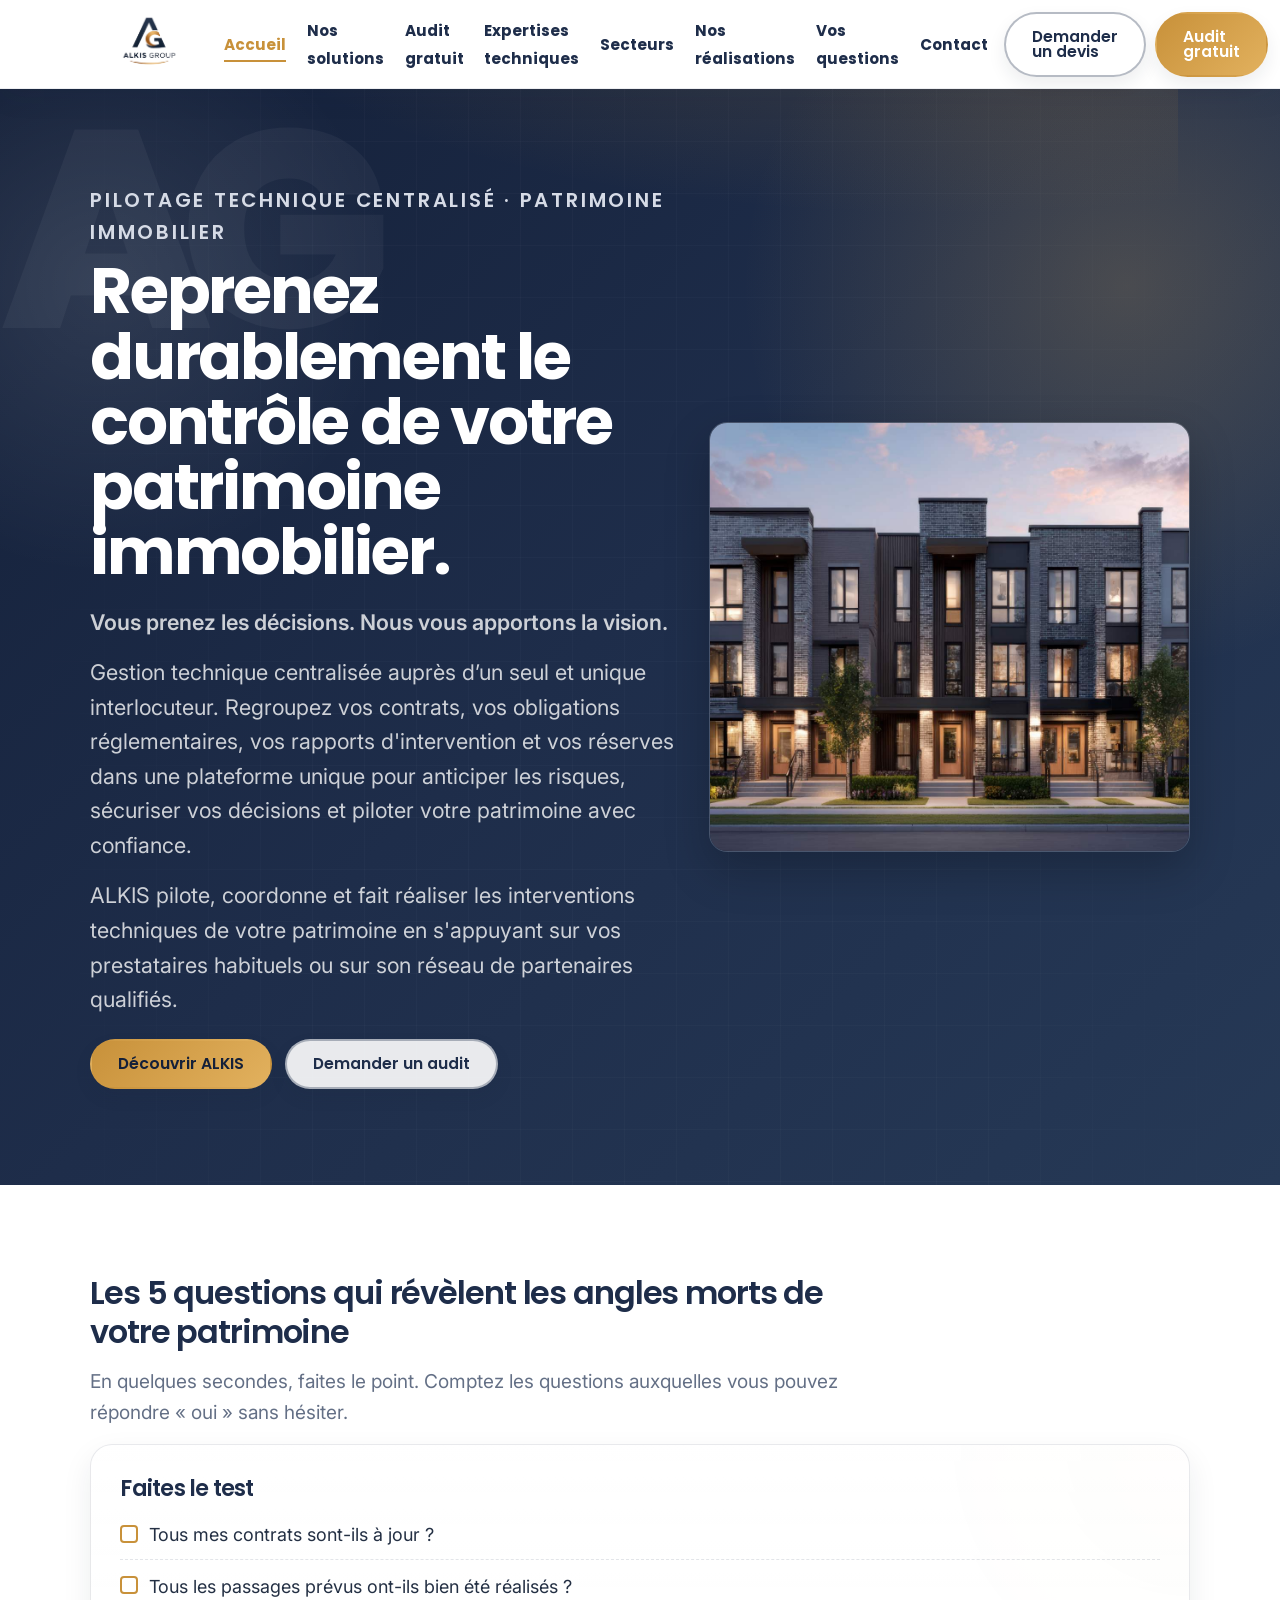
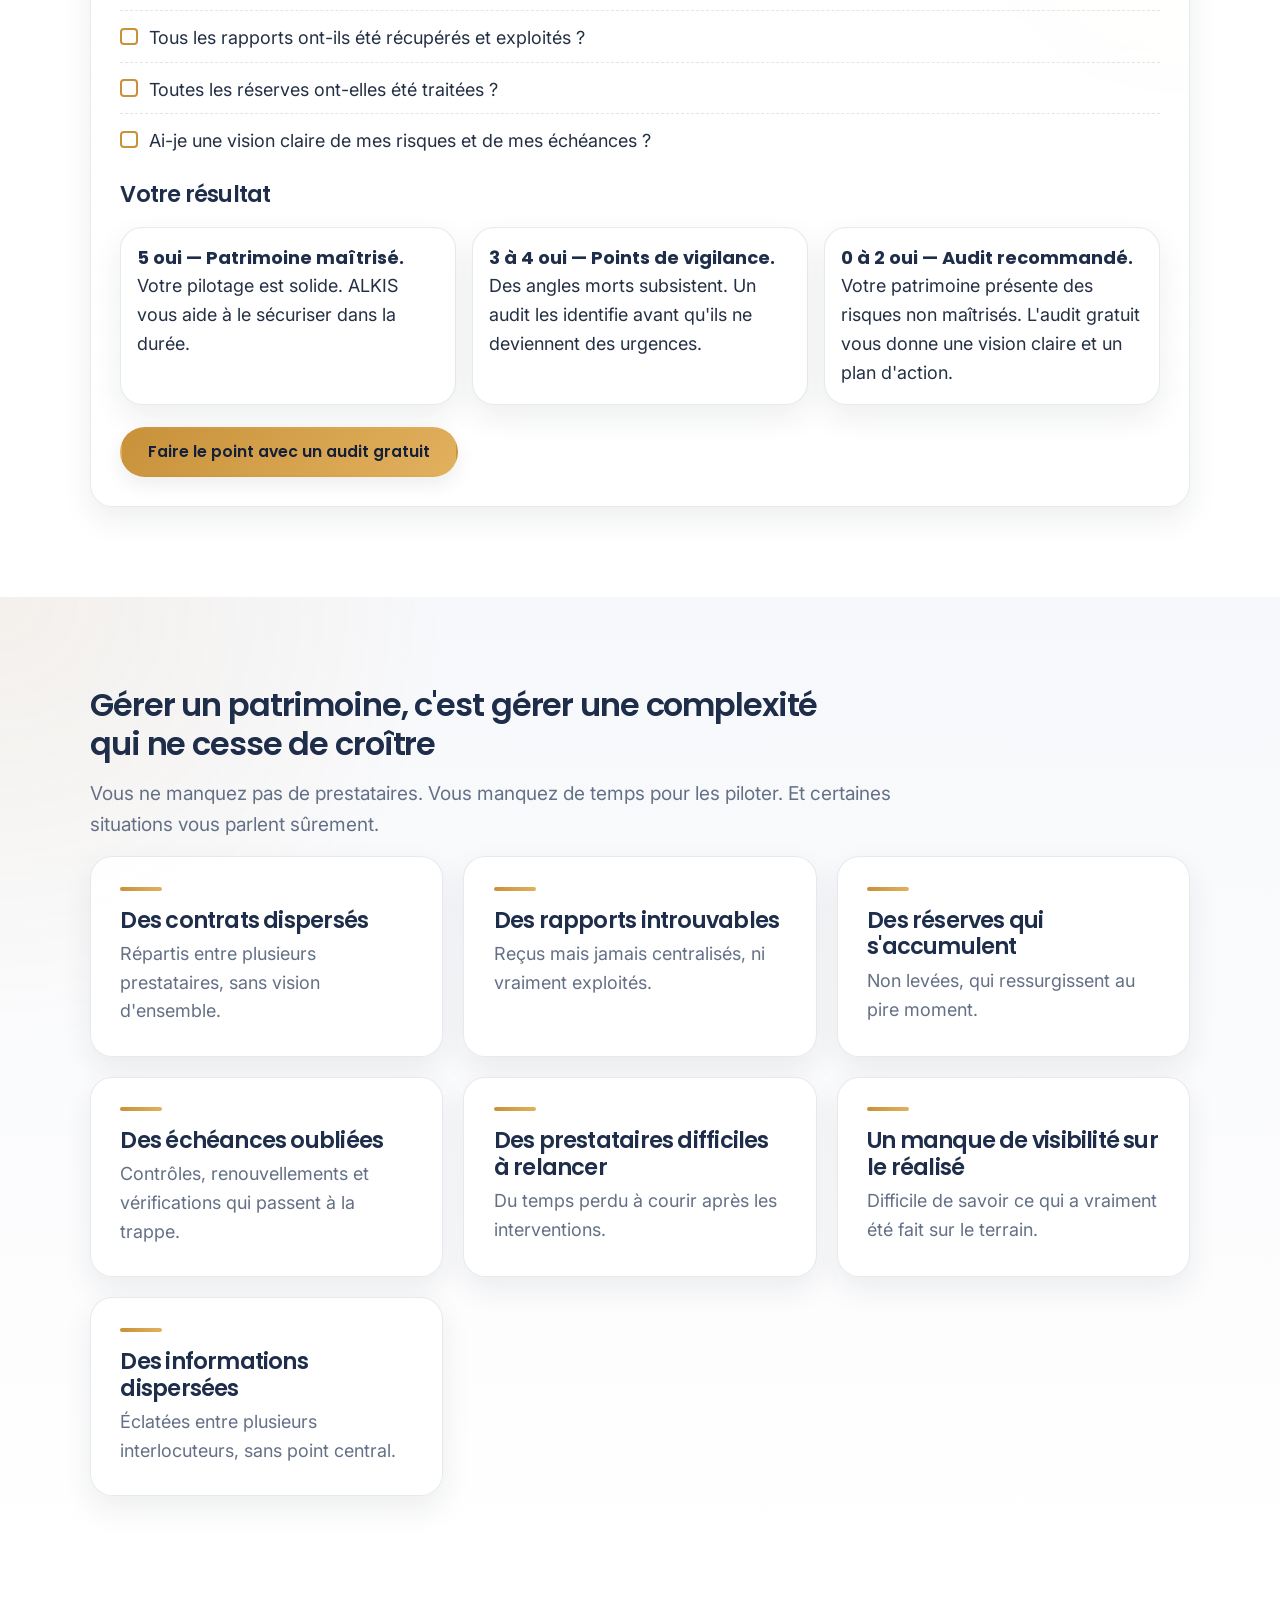
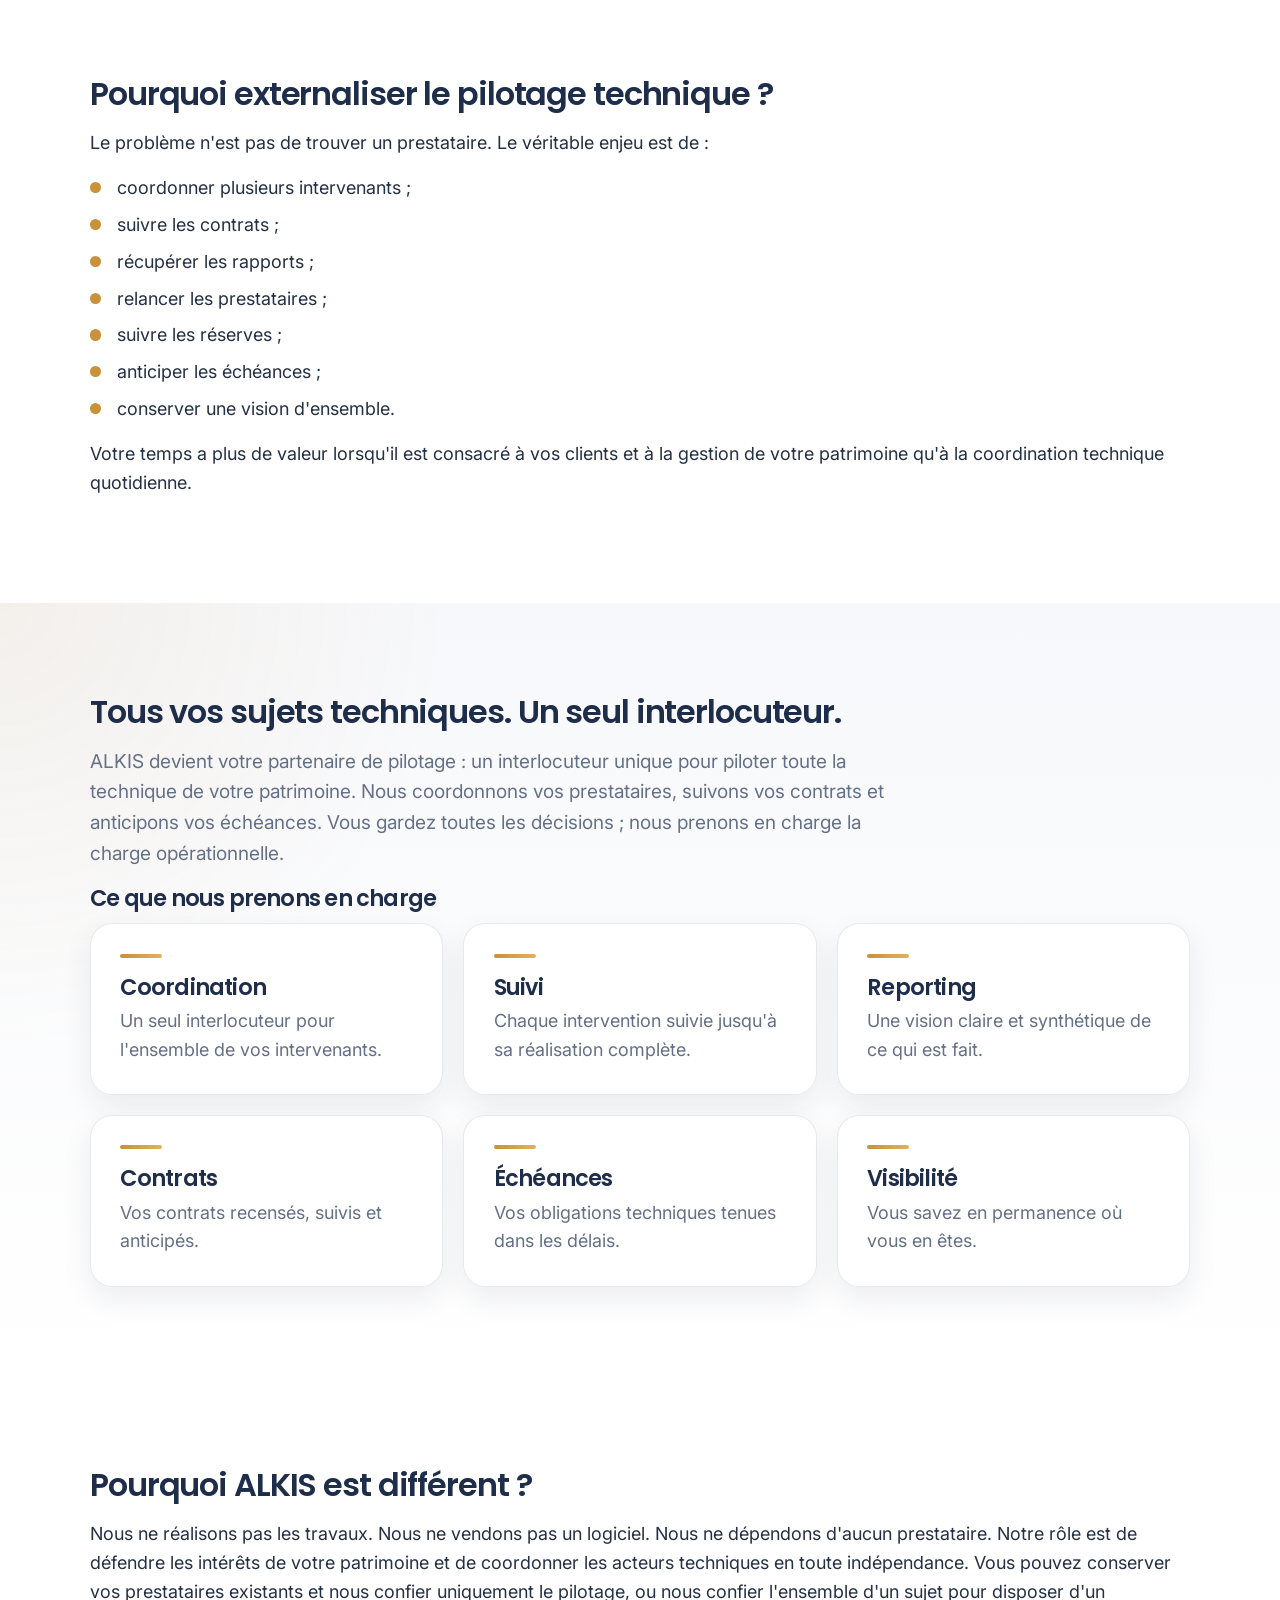
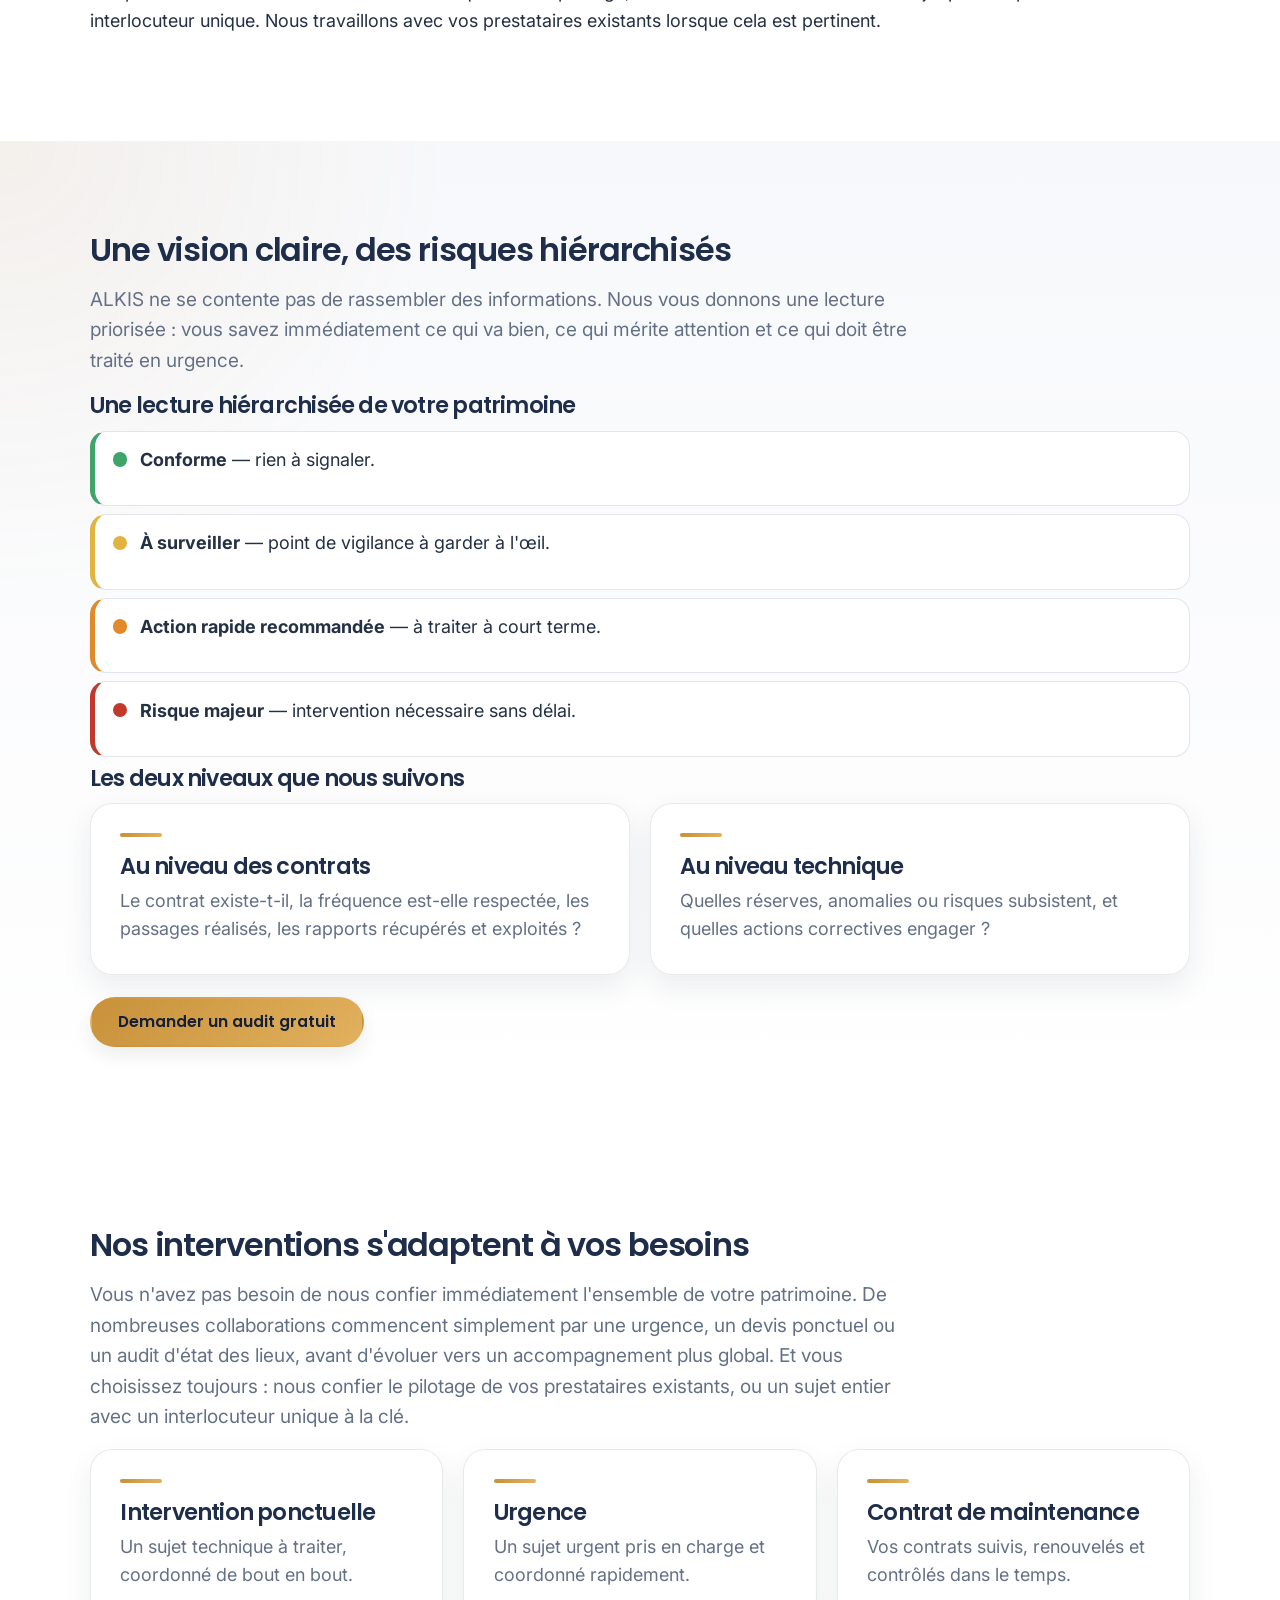
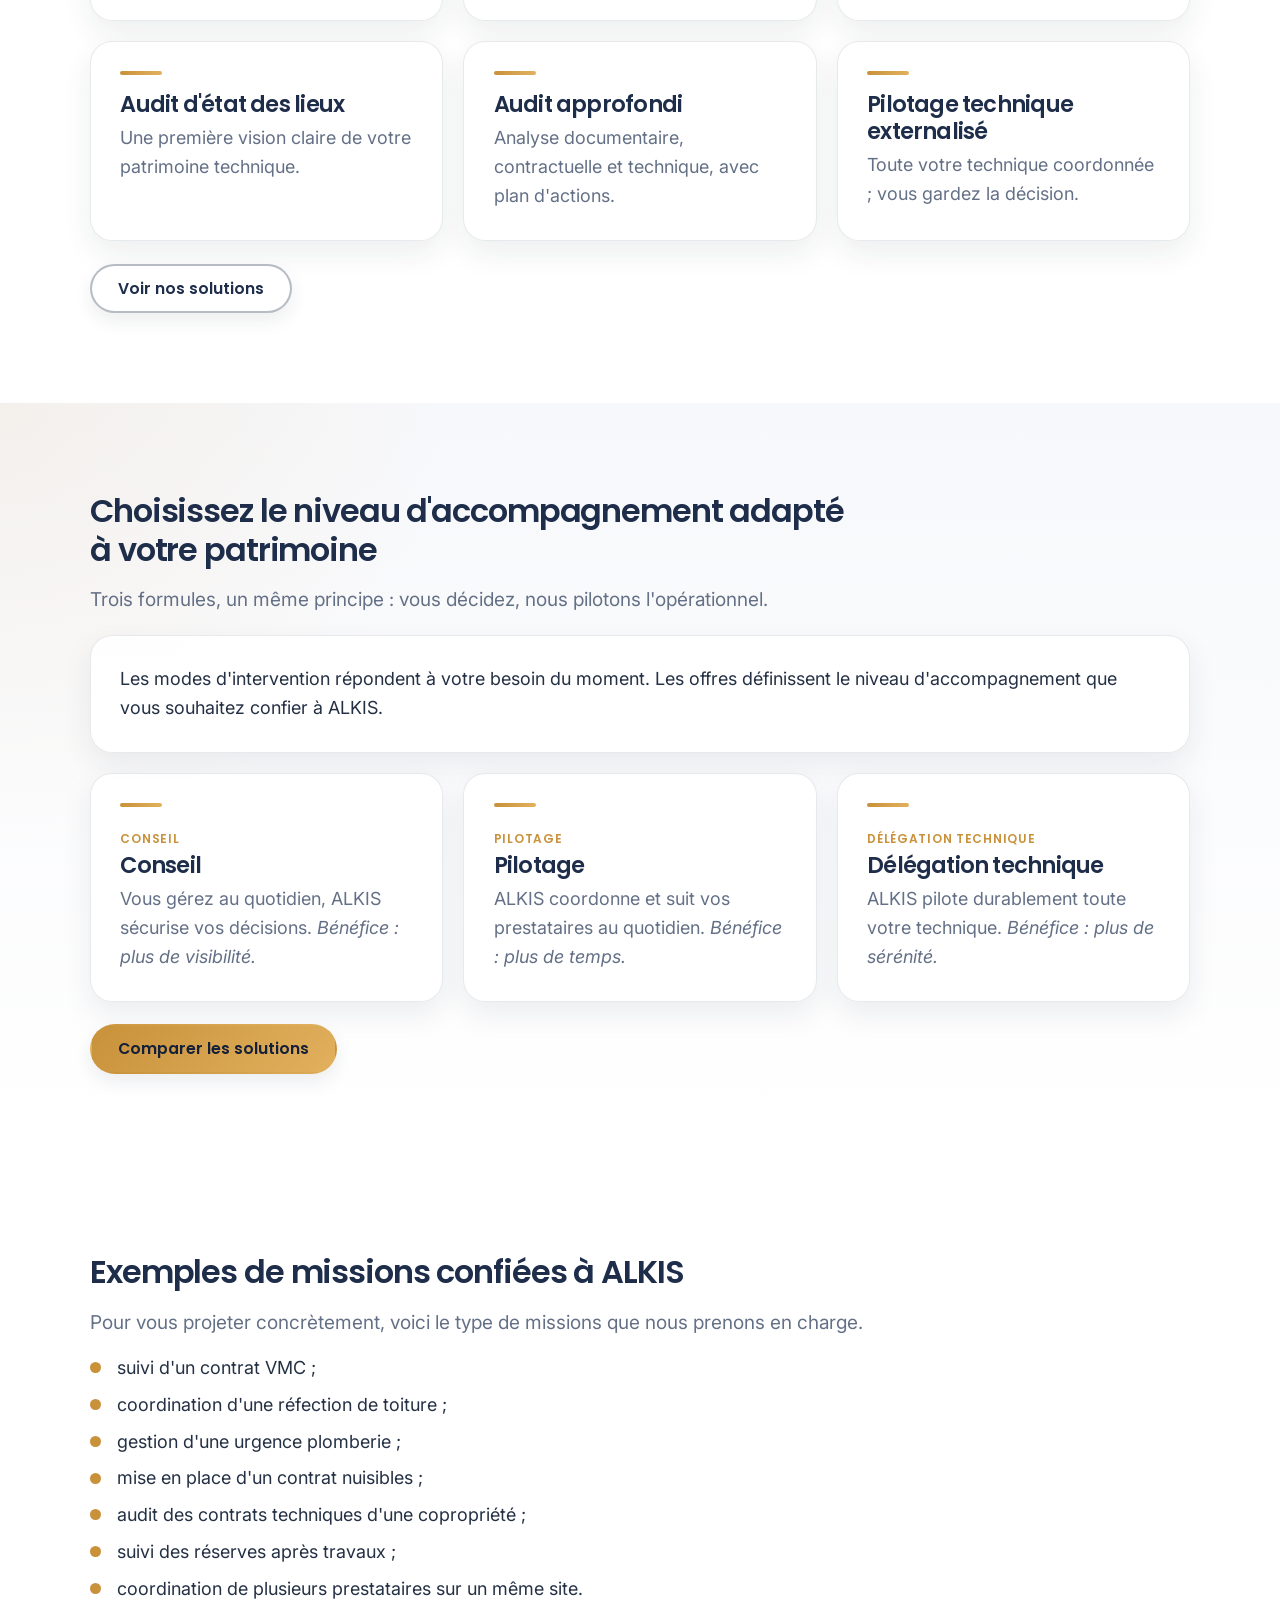
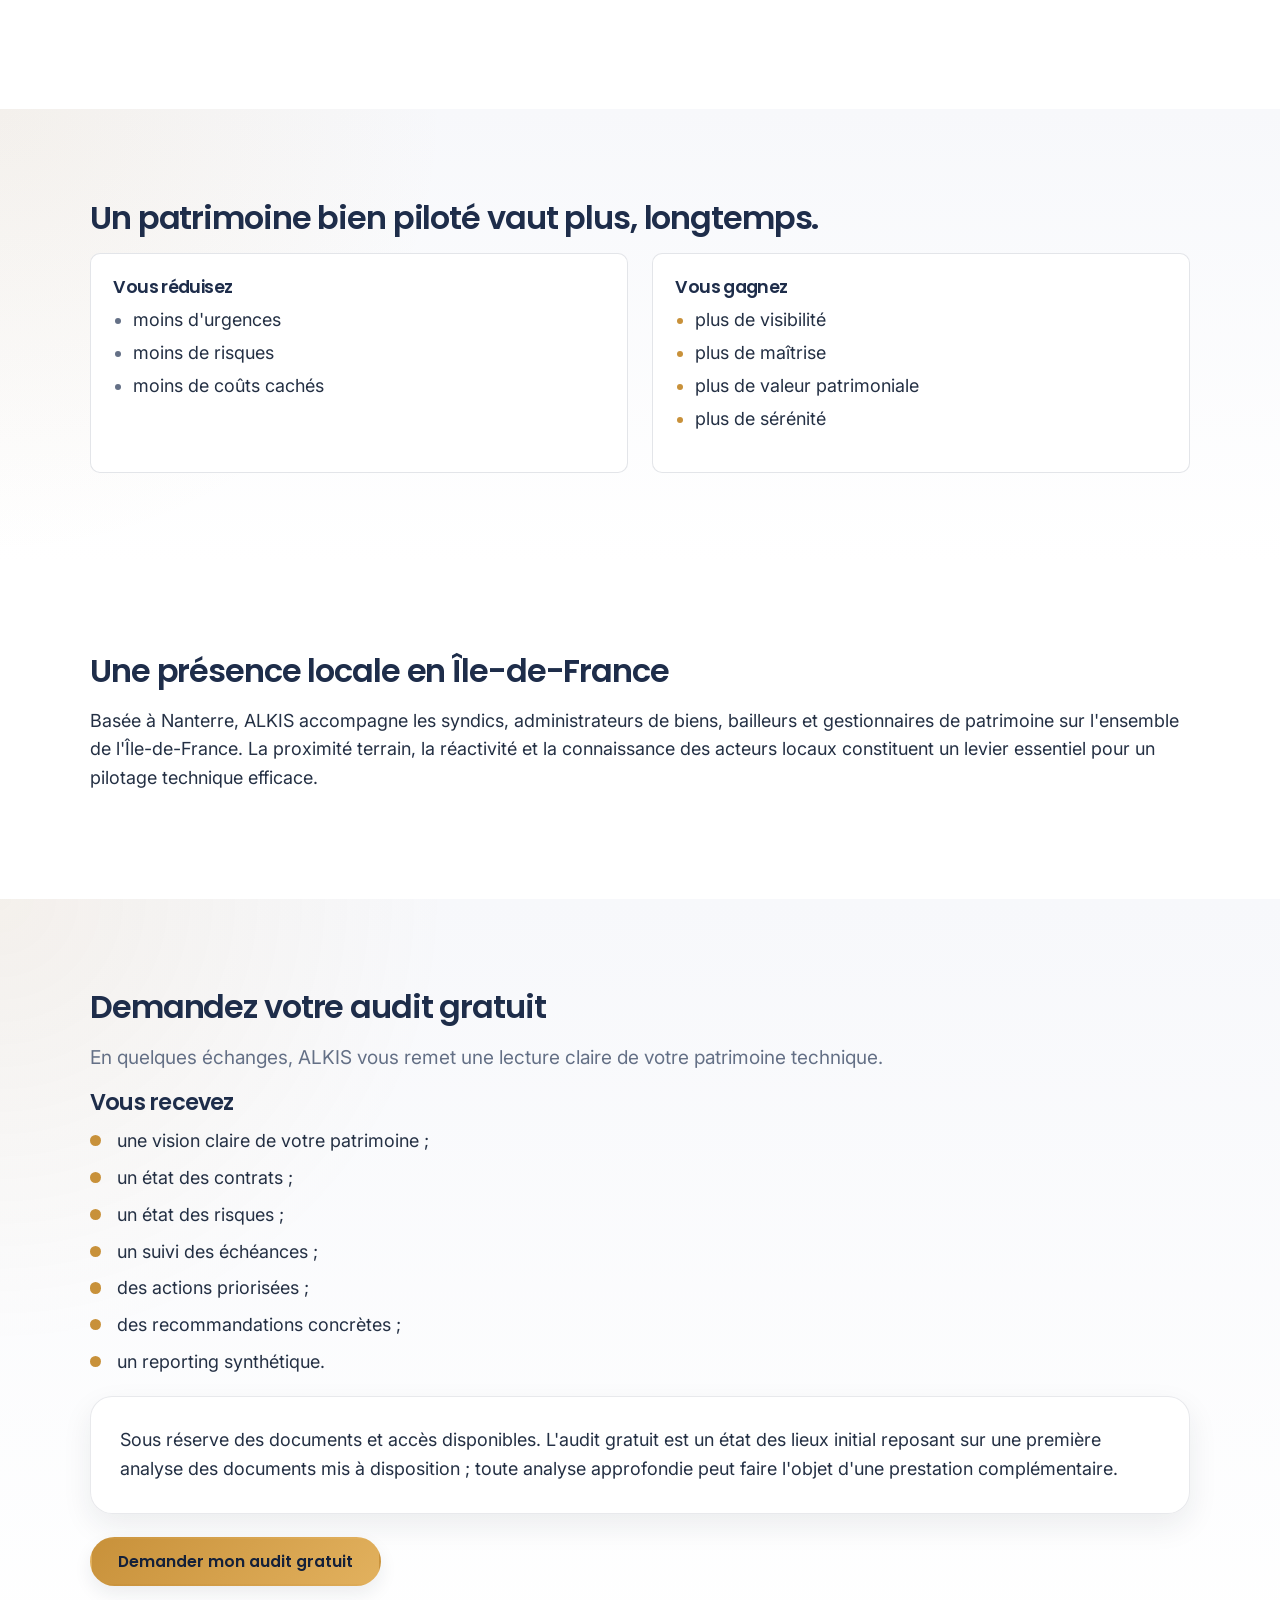
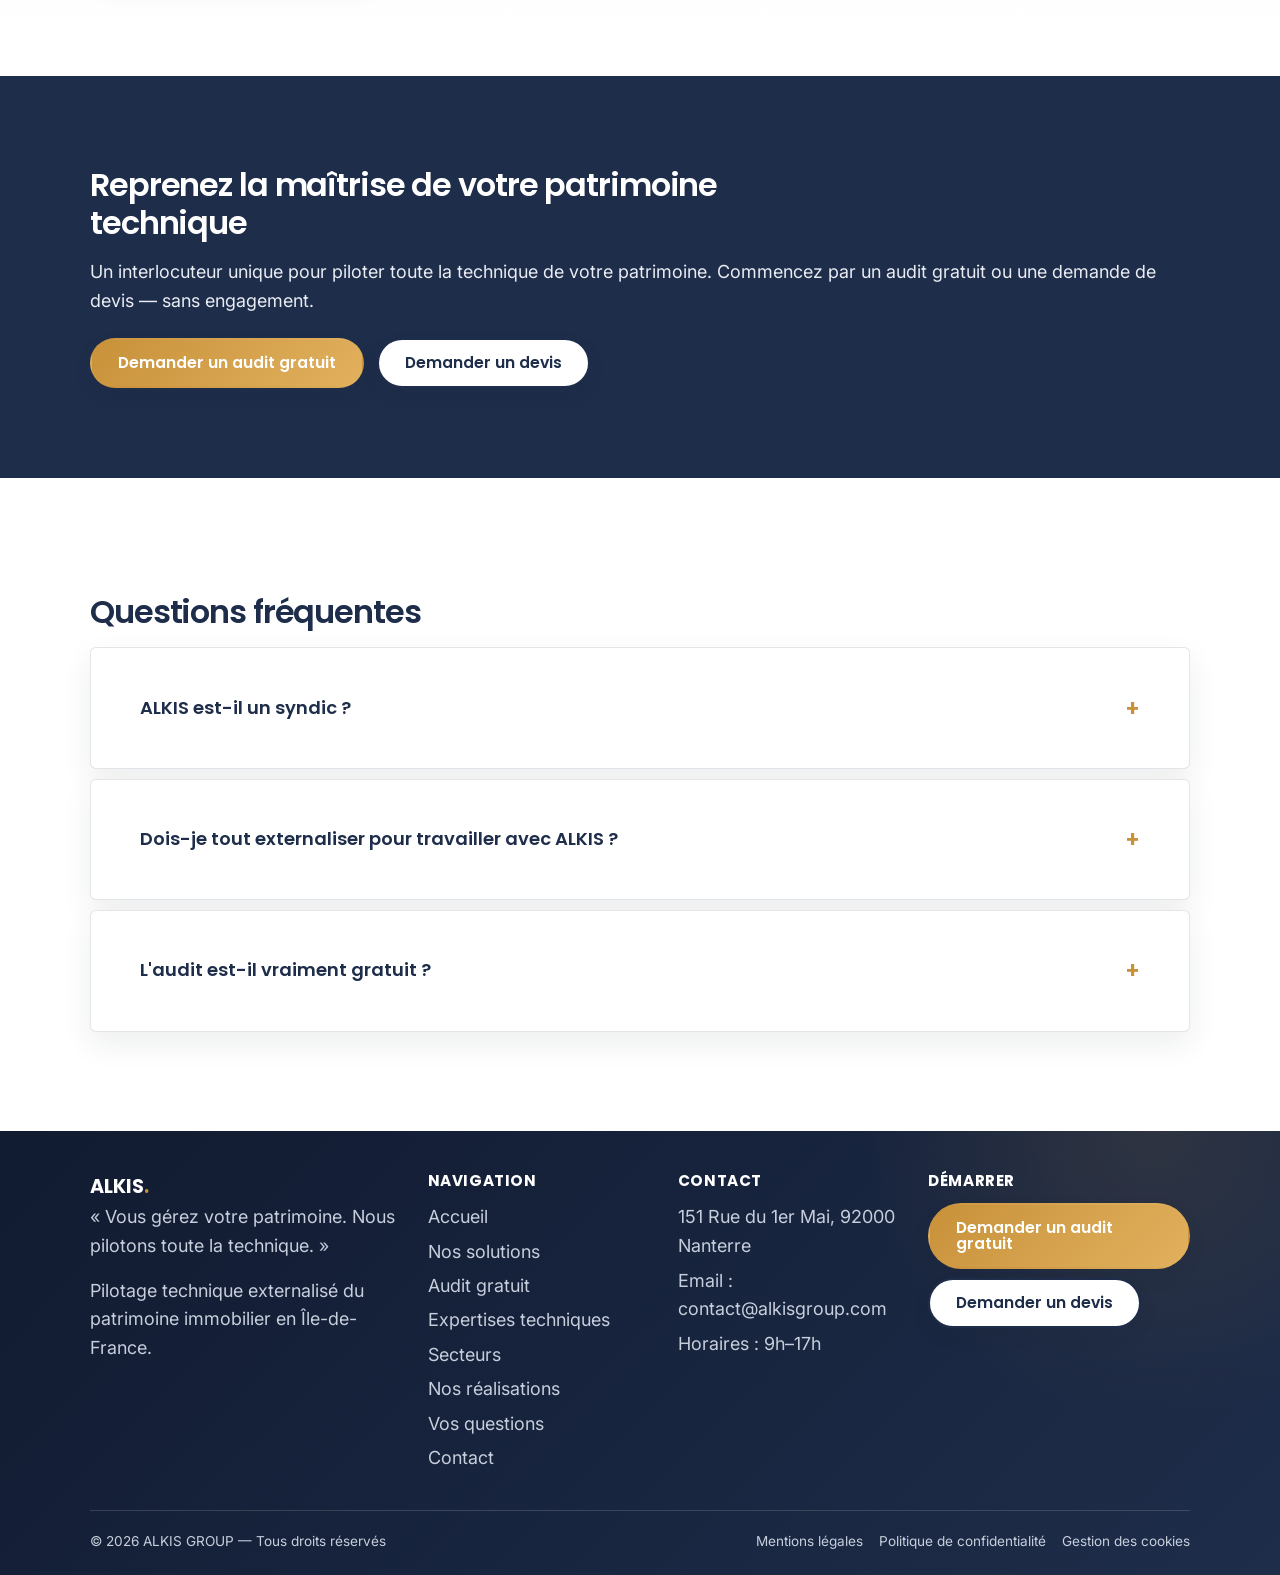
==== commit f4bfb50f: "Apply ALKIS client website modifications" ====
--- a/index.html
+++ b/index.html
@@ -1,325 +1,485 @@
 <!DOCTYPE html>
 <html lang="fr">
+
 <head>
-<meta charset="utf-8">
-<meta name="viewport" content="width=device-width, initial-scale=1">
-<title>ALKIS — Pilotage technique externalisé du patrimoine</title>
-<meta name="description" content="Un interlocuteur unique pour coordonner vos prestataires, suivre vos contrats et anticiper vos échéances. ALKIS pilote toute la technique de votre patrimoine en Île-de-France.">
-<link rel="preconnect" href="https://fonts.googleapis.com">
-<link rel="preconnect" href="https://fonts.gstatic.com" crossorigin>
-<link href="https://fonts.googleapis.com/css2?family=Poppins:wght@500;600;700&family=Inter:wght@400;500;600&display=swap" rel="stylesheet">
-<link rel="stylesheet" href="assets/style.css">
+  <meta charset="utf-8">
+  <meta name="viewport" content="width=device-width, initial-scale=1">
+  <title>ALKIS — Pilotage technique externalisé du patrimoine</title>
+  <meta name="description"
+    content="Un interlocuteur unique pour coordonner vos prestataires, suivre vos contrats et anticiper vos échéances. ALKIS pilote toute la technique de votre patrimoine en Île-de-France.">
+  <link rel="preconnect" href="https://fonts.googleapis.com">
+  <link rel="preconnect" href="https://fonts.gstatic.com" crossorigin>
+  <link
+    href="https://fonts.googleapis.com/css2?family=Poppins:wght@500;600;700&family=Inter:wght@400;500;600&display=swap"
+    rel="stylesheet">
+  <link rel="stylesheet" href="assets/style.css">
 </head>
+
 <body>
-<a class="skip-link" href="#main">Aller au contenu</a>
-
-<!-- ===================== HEADER / NAVIGATION ===================== -->
-<header class="site-header">
-  <div class="container nav">
-    <!-- <a class="brand" href="index.html">ALKIS<span>.</span></a> -->
-<a class="brand brand-logo" href="index.html">
-  <img src="assets/alkis_logo_HD.png" alt="ALKIS GROUP">
-</a>
-    <button class="nav-toggle" aria-label="Ouvrir le menu" aria-expanded="false" aria-controls="nav-menu">
-      <span></span><span></span><span></span>
-    </button>
-    <ul class="nav-menu" id="nav-menu">
-      <li><a href="index.html" aria-current="page">Accueil</a></li>
-      <li><a href="nos-solutions.html">Nos solutions</a></li>
-      <li><a href="audit-gratuit.html">Audit gratuit</a></li>
-      <li><a href="expertises-techniques.html">Expertises techniques</a></li>
-      <li><a href="secteurs.html">Secteurs</a></li>
-      <li><a href="faq.html">FAQ</a></li>
-      <li><a href="contact.html">Contact</a></li>
-    </ul>
-    <div class="nav-cta">
-      <a class="btn btn--secondary" href="contact.html#devis">Demander un devis</a>
-      <a class="btn btn--primary" href="contact.html#audit">Audit gratuit</a>
+  <a class="skip-link" href="#main">Aller au contenu</a>
+
+  <!-- ===================== HEADER / NAVIGATION ===================== -->
+  <header class="site-header">
+    <div class="container nav">
+      <!-- <a class="brand" href="index.html">ALKIS<span>.</span></a> -->
+      <a class="brand brand-logo" href="index.html">
+        <img src="assets/alkis_logo_HD.png" alt="ALKIS GROUP">
+      </a>
+      <button class="nav-toggle" aria-label="Ouvrir le menu" aria-expanded="false" aria-controls="nav-menu">
+        <span></span><span></span><span></span>
+      </button>
+      <ul class="nav-menu" id="nav-menu">
+        <li><a href="index.html" aria-current="page">Accueil</a></li>
+        <li><a href="nos-solutions.html">Nos solutions</a></li>
+        <li><a href="audit-gratuit.html">Audit gratuit</a></li>
+        <li><a href="expertises-techniques.html">Expertises techniques</a></li>
+        <li><a href="secteurs.html">Secteurs</a></li>
+        <li><a href="nos-realisations.html">Nos réalisations</a></li>
+        <li><a href="faq.html">Vos questions</a></li>
+        <li><a href="contact.html">Contact</a></li>
+      </ul>
+      <div class="nav-cta">
+        <a class="btn btn--secondary" href="contact.html#devis">Demander un devis</a>
+        <a class="btn btn--primary" href="contact.html#audit">Audit gratuit</a>
+      </div>
     </div>
-  </div>
-</header>
-
-<main id="main">
-
-<!-- Section 1 — Hero -->
-<section class="hero">
-  <div class="container">
-    <p class="eyebrow">Pilotage technique externalisé · Île-de-France</p>
-    <h1>Vous gérez votre patrimoine. Nous pilotons toute la technique.</h1>
-    <p>Un interlocuteur unique pour coordonner vos prestataires, suivre vos contrats, anticiper vos échéances et améliorer la maîtrise de votre patrimoine.</p>
-    <div class="btn-row">
-      <a class="btn btn--primary" href="contact.html#audit">Demander un audit gratuit</a>
-      <a class="btn btn--secondary" href="contact.html#devis">Demander un devis</a>
+  </header>
+
+  <main id="main">
+
+    <!-- Section 1 — Hero -->
+    <!-- Section 1 — Hero -->
+    <section class="hero hero--split">
+      <div class="container hero-grid">
+        <div>
+          <p class="eyebrow">Pilotage technique centralisé · Patrimoine immobilier</p>
+          <h1>Reprenez durablement le contrôle de votre patrimoine immobilier.</h1>
+          <p class="hero-subtitle">Vous prenez les décisions. Nous vous apportons la vision.</p>
+          <p>
+            Gestion technique centralisée auprès d’un seul et unique interlocuteur.
+            Regroupez vos contrats, vos obligations réglementaires, vos rapports d'intervention
+            et vos réserves dans une plateforme unique pour anticiper les risques, sécuriser vos décisions
+            et piloter votre patrimoine avec confiance.
+          </p>
+          <p>
+            ALKIS pilote, coordonne et fait réaliser les interventions techniques de votre patrimoine
+            en s'appuyant sur vos prestataires habituels ou sur son réseau de partenaires qualifiés.
+          </p>
+          <div class="btn-row">
+            <a class="btn btn--primary" href="nos-solutions.html">Découvrir ALKIS</a>
+            <a class="btn btn--secondary" href="audit-gratuit.html">Demander un audit</a>
+          </div>
+        </div>
+
+        <div class="hero-visual">
+          <img src="assets/img/photos/immeuble-hero.jpg" alt="Immeuble résidentiel suivi par ALKIS">
+        </div>
+      </div>
+    </section>
+
+    <!-- Section 2 — Les 5 questions -->
+    <section class="section">
+      <div class="container">
+        <h2>Les 5 questions qui révèlent les angles morts de votre patrimoine</h2>
+        <p class="lead">En quelques secondes, faites le point. Comptez les questions auxquelles vous pouvez répondre «
+          oui » sans hésiter.</p>
+        <div class="quiz">
+          <h3>Faites le test</h3>
+          <ul>
+            <li>Tous mes contrats sont-ils à jour ?</li>
+            <li>Tous les passages prévus ont-ils bien été réalisés ?</li>
+            <li>Tous les rapports ont-ils été récupérés et exploités ?</li>
+            <li>Toutes les réserves ont-elles été traitées ?</li>
+            <li>Ai-je une vision claire de mes risques et de mes échéances ?</li>
+          </ul>
+          <h3>Votre résultat</h3>
+          <div class="result">
+            <div class="r"><strong>5 oui — Patrimoine maîtrisé.</strong> Votre pilotage est solide. ALKIS vous aide à le
+              sécuriser dans la durée.</div>
+            <div class="r"><strong>3 à 4 oui — Points de vigilance.</strong> Des angles morts subsistent. Un audit les
+              identifie avant qu'ils ne deviennent des urgences.</div>
+            <div class="r"><strong>0 à 2 oui — Audit recommandé.</strong> Votre patrimoine présente des risques non
+              maîtrisés. L'audit gratuit vous donne une vision claire et un plan d'action.</div>
+          </div>
+          <div class="btn-row"><a class="btn btn--primary" href="contact.html#audit">Faire le point avec un audit
+              gratuit</a></div>
+        </div>
+      </div>
+    </section>
+
+    <!-- Section 3 — Les problématiques rencontrées -->
+    <section class="section section--alt">
+      <div class="container">
+        <h2>Gérer un patrimoine, c'est gérer une complexité qui ne cesse de croître</h2>
+        <p class="lead">Vous ne manquez pas de prestataires. Vous manquez de temps pour les piloter. Et certaines
+          situations vous parlent sûrement.</p>
+        <div class="grid grid-3">
+          <div class="card">
+            <h3>Des contrats dispersés</h3>
+            <p>Répartis entre plusieurs prestataires, sans vision d'ensemble.</p>
+          </div>
+          <div class="card">
+            <h3>Des rapports introuvables</h3>
+            <p>Reçus mais jamais centralisés, ni vraiment exploités.</p>
+          </div>
+          <div class="card">
+            <h3>Des réserves qui s'accumulent</h3>
+            <p>Non levées, qui ressurgissent au pire moment.</p>
+          </div>
+          <div class="card">
+            <h3>Des échéances oubliées</h3>
+            <p>Contrôles, renouvellements et vérifications qui passent à la trappe.</p>
+          </div>
+          <div class="card">
+            <h3>Des prestataires difficiles à relancer</h3>
+            <p>Du temps perdu à courir après les interventions.</p>
+          </div>
+          <div class="card">
+            <h3>Un manque de visibilité sur le réalisé</h3>
+            <p>Difficile de savoir ce qui a vraiment été fait sur le terrain.</p>
+          </div>
+          <div class="card">
+            <h3>Des informations dispersées</h3>
+            <p>Éclatées entre plusieurs interlocuteurs, sans point central.</p>
+          </div>
+        </div>
+      </div>
+    </section>
+
+    <!-- Section 4 — Pourquoi externaliser le pilotage technique ? -->
+    <section class="section">
+      <div class="container">
+        <h2>Pourquoi externaliser le pilotage technique ?</h2>
+        <p>Le problème n'est pas de trouver un prestataire. Le véritable enjeu est de :</p>
+        <ul class="ticks">
+          <li>coordonner plusieurs intervenants ;</li>
+          <li>suivre les contrats ;</li>
+          <li>récupérer les rapports ;</li>
+          <li>relancer les prestataires ;</li>
+          <li>suivre les réserves ;</li>
+          <li>anticiper les échéances ;</li>
+          <li>conserver une vision d'ensemble.</li>
+        </ul>
+        <p>Votre temps a plus de valeur lorsqu'il est consacré à vos clients et à la gestion de votre patrimoine qu'à la
+          coordination technique quotidienne.</p>
+      </div>
+    </section>
+
+    <!-- Section 5 — Pourquoi ALKIS ? -->
+    <section class="section section--alt">
+      <div class="container">
+        <h2>Tous vos sujets techniques. Un seul interlocuteur.</h2>
+        <p class="lead">ALKIS devient votre partenaire de pilotage : un interlocuteur unique pour piloter toute la
+          technique de votre patrimoine. Nous coordonnons vos prestataires, suivons vos contrats et anticipons vos
+          échéances. Vous gardez toutes les décisions ; nous prenons en charge la charge opérationnelle.</p>
+        <h3>Ce que nous prenons en charge</h3>
+        <div class="grid grid-3">
+          <div class="card">
+            <h3>Coordination</h3>
+            <p>Un seul interlocuteur pour l'ensemble de vos intervenants.</p>
+          </div>
+          <div class="card">
+            <h3>Suivi</h3>
+            <p>Chaque intervention suivie jusqu'à sa réalisation complète.</p>
+          </div>
+          <div class="card">
+            <h3>Reporting</h3>
+            <p>Une vision claire et synthétique de ce qui est fait.</p>
+          </div>
+          <div class="card">
+            <h3>Contrats</h3>
+            <p>Vos contrats recensés, suivis et anticipés.</p>
+          </div>
+          <div class="card">
+            <h3>Échéances</h3>
+            <p>Vos obligations techniques tenues dans les délais.</p>
+          </div>
+          <div class="card">
+            <h3>Visibilité</h3>
+            <p>Vous savez en permanence où vous en êtes.</p>
+          </div>
+        </div>
+      </div>
+    </section>
+
+    <!-- Section 6 — Pourquoi ALKIS est différent ? -->
+    <section class="section">
+      <div class="container">
+        <h2>Pourquoi ALKIS est différent ?</h2>
+        <p>Nous ne réalisons pas les travaux. Nous ne vendons pas un logiciel. Nous ne dépendons d'aucun prestataire.
+          Notre rôle est de défendre les intérêts de votre patrimoine et de coordonner les acteurs techniques en toute
+          indépendance. Vous pouvez conserver vos prestataires existants et nous confier uniquement le pilotage, ou nous
+          confier l'ensemble d'un sujet pour disposer d'un interlocuteur unique. Nous travaillons avec vos prestataires
+          existants lorsque cela est pertinent.</p>
+      </div>
+    </section>
+
+    <!-- Section 7 — Une vision claire, des risques hiérarchisés -->
+    <section class="section section--alt">
+      <div class="container">
+        <h2>Une vision claire, des risques hiérarchisés</h2>
+        <p class="lead">ALKIS ne se contente pas de rassembler des informations. Nous vous donnons une lecture priorisée
+          : vous savez immédiatement ce qui va bien, ce qui mérite attention et ce qui doit être traité en urgence.</p>
+        <h3>Une lecture hiérarchisée de votre patrimoine</h3>
+        <div class="risk is-green"><span class="dot"></span>
+          <p><strong>Conforme</strong> — rien à signaler.</p>
+        </div>
+        <div class="risk is-yellow"><span class="dot"></span>
+          <p><strong>À surveiller</strong> — point de vigilance à garder à l'œil.</p>
+        </div>
+        <div class="risk is-orange"><span class="dot"></span>
+          <p><strong>Action rapide recommandée</strong> — à traiter à court terme.</p>
+        </div>
+        <div class="risk is-red"><span class="dot"></span>
+          <p><strong>Risque majeur</strong> — intervention nécessaire sans délai.</p>
+        </div>
+        <h3>Les deux niveaux que nous suivons</h3>
+        <div class="grid grid-2">
+          <div class="card">
+            <h3>Au niveau des contrats</h3>
+            <p>Le contrat existe-t-il, la fréquence est-elle respectée, les passages réalisés, les rapports récupérés et
+              exploités ?</p>
+          </div>
+          <div class="card">
+            <h3>Au niveau technique</h3>
+            <p>Quelles réserves, anomalies ou risques subsistent, et quelles actions correctives engager ?</p>
+          </div>
+        </div>
+        <div class="btn-row"><a class="btn btn--primary" href="contact.html#audit">Demander un audit gratuit</a></div>
+      </div>
+    </section>
+
+    <!-- Section 8 — Nos interventions s'adaptent à vos besoins -->
+    <section class="section">
+      <div class="container">
+        <h2>Nos interventions s'adaptent à vos besoins</h2>
+        <p class="lead">Vous n'avez pas besoin de nous confier immédiatement l'ensemble de votre patrimoine. De
+          nombreuses collaborations commencent simplement par une urgence, un devis ponctuel ou un audit d'état des
+          lieux, avant d'évoluer vers un accompagnement plus global. Et vous choisissez toujours : nous confier le
+          pilotage de vos prestataires existants, ou un sujet entier avec un interlocuteur unique à la clé.</p>
+        <div class="grid grid-3">
+          <div class="card">
+            <h3>Intervention ponctuelle</h3>
+            <p>Un sujet technique à traiter, coordonné de bout en bout.</p>
+          </div>
+          <div class="card">
+            <h3>Urgence</h3>
+            <p>Un sujet urgent pris en charge et coordonné rapidement.</p>
+          </div>
+          <div class="card">
+            <h3>Contrat de maintenance</h3>
+            <p>Vos contrats suivis, renouvelés et contrôlés dans le temps.</p>
+          </div>
+          <div class="card">
+            <h3>Audit d'état des lieux</h3>
+            <p>Une première vision claire de votre patrimoine technique.</p>
+          </div>
+          <div class="card">
+            <h3>Audit approfondi</h3>
+            <p>Analyse documentaire, contractuelle et technique, avec plan d'actions.</p>
+          </div>
+          <div class="card">
+            <h3>Pilotage technique externalisé</h3>
+            <p>Toute votre technique coordonnée ; vous gardez la décision.</p>
+          </div>
+        </div>
+        <div class="btn-row"><a class="btn btn--secondary" href="nos-solutions.html">Voir nos solutions</a></div>
+      </div>
+    </section>
+
+    <!-- Section 9 — Nos solutions -->
+    <section class="section section--alt">
+      <div class="container">
+        <h2>Choisissez le niveau d'accompagnement adapté à votre patrimoine</h2>
+        <p class="lead">Trois formules, un même principe : vous décidez, nous pilotons l'opérationnel.</p>
+        <div class="callout">
+          <p>Les modes d'intervention répondent à votre besoin du moment. Les offres définissent le niveau
+            d'accompagnement que vous souhaitez confier à ALKIS.</p>
+        </div>
+        <div class="grid grid-3">
+          <div class="card"><span class="tag">Conseil</span>
+            <h3>Conseil</h3>
+            <p>Vous gérez au quotidien, ALKIS sécurise vos décisions. <em>Bénéfice : plus de visibilité.</em></p>
+          </div>
+          <div class="card"><span class="tag">Pilotage</span>
+            <h3>Pilotage</h3>
+            <p>ALKIS coordonne et suit vos prestataires au quotidien. <em>Bénéfice : plus de temps.</em></p>
+          </div>
+          <div class="card"><span class="tag">Délégation technique</span>
+            <h3>Délégation technique</h3>
+            <p>ALKIS pilote durablement toute votre technique. <em>Bénéfice : plus de sérénité.</em></p>
+          </div>
+        </div>
+        <div class="btn-row"><a class="btn btn--primary" href="nos-solutions.html">Comparer les solutions</a></div>
+      </div>
+    </section>
+
+    <!-- Section 10 — Exemples de missions confiées à ALKIS -->
+    <section class="section">
+      <div class="container">
+        <h2>Exemples de missions confiées à ALKIS</h2>
+        <p class="lead">Pour vous projeter concrètement, voici le type de missions que nous prenons en charge.</p>
+        <ul class="ticks">
+          <li>suivi d'un contrat VMC ;</li>
+          <li>coordination d'une réfection de toiture ;</li>
+          <li>gestion d'une urgence plomberie ;</li>
+          <li>mise en place d'un contrat nuisibles ;</li>
+          <li>audit des contrats techniques d'une copropriété ;</li>
+          <li>suivi des réserves après travaux ;</li>
+          <li>coordination de plusieurs prestataires sur un même site.</li>
+        </ul>
+      </div>
+    </section>
+
+    <!-- Section 11 — Bénéfices -->
+    <section class="section section--alt">
+      <div class="container">
+        <h2>Un patrimoine bien piloté vaut plus, longtemps.</h2>
+        <div class="benefit-cols">
+          <div class="col">
+            <h3>Vous réduisez</h3>
+            <ul class="down">
+              <li>moins d'urgences</li>
+              <li>moins de risques</li>
+              <li>moins de coûts cachés</li>
+            </ul>
+          </div>
+          <div class="col">
+            <h3>Vous gagnez</h3>
+            <ul class="up">
+              <li>plus de visibilité</li>
+              <li>plus de maîtrise</li>
+              <li>plus de valeur patrimoniale</li>
+              <li>plus de sérénité</li>
+            </ul>
+          </div>
+        </div>
+      </div>
+    </section>
+
+    <!-- Section 12 — Une présence locale en Île-de-France -->
+    <section class="section">
+      <div class="container">
+        <h2>Une présence locale en Île-de-France</h2>
+        <p>Basée à Nanterre, ALKIS accompagne les syndics, administrateurs de biens, bailleurs et gestionnaires de
+          patrimoine sur l'ensemble de l'Île-de-France. La proximité terrain, la réactivité et la connaissance des
+          acteurs locaux constituent un levier essentiel pour un pilotage technique efficace.</p>
+      </div>
+    </section>
+
+    <!-- Section 13 — Audit gratuit -->
+    <section class="section section--alt">
+      <div class="container">
+        <h2>Demandez votre audit gratuit</h2>
+        <p class="lead">En quelques échanges, ALKIS vous remet une lecture claire de votre patrimoine technique.</p>
+        <h3>Vous recevez</h3>
+        <ul class="ticks">
+          <li>une vision claire de votre patrimoine ;</li>
+          <li>un état des contrats ;</li>
+          <li>un état des risques ;</li>
+          <li>un suivi des échéances ;</li>
+          <li>des actions priorisées ;</li>
+          <li>des recommandations concrètes ;</li>
+          <li>un reporting synthétique.</li>
+        </ul>
+        <div class="callout">
+          <p>Sous réserve des documents et accès disponibles. L'audit gratuit est un état des lieux initial reposant sur
+            une première analyse des documents mis à disposition ; toute analyse approfondie peut faire l'objet d'une
+            prestation complémentaire.</p>
+        </div>
+        <div class="btn-row"><a class="btn btn--primary" href="contact.html#audit">Demander mon audit gratuit</a></div>
+      </div>
+    </section>
+
+    <!-- Section 14 — CTA final -->
+    <section class="section section--navy">
+      <div class="container">
+        <h2>Reprenez la maîtrise de votre patrimoine technique</h2>
+        <p>Un interlocuteur unique pour piloter toute la technique de votre patrimoine. Commencez par un audit gratuit
+          ou une demande de devis — sans engagement.</p>
+        <div class="btn-row">
+          <a class="btn btn--primary" href="contact.html#audit">Demander un audit gratuit</a>
+          <a class="btn btn--secondary" href="contact.html#devis">Demander un devis</a>
+        </div>
+      </div>
+    </section>
+
+    <!-- FAQ Accueil -->
+    <section class="section faq">
+      <div class="container">
+        <h2>Questions fréquentes</h2>
+        <details>
+          <summary>ALKIS est-il un syndic ?</summary>
+          <div class="answer">Non. ALKIS ne remplace pas votre syndic. Nous pilotons la technique de votre patrimoine en
+            coordonnant vos prestataires ; vous gardez la gestion et les décisions.</div>
+        </details>
+        <details>
+          <summary>Dois-je tout externaliser pour travailler avec ALKIS ?</summary>
+          <div class="answer">Non. Vous pouvez commencer par une seule urgence ou un devis ponctuel, puis faire évoluer
+            l'accompagnement si vous le souhaitez.</div>
+        </details>
+        <details>
+          <summary>L'audit est-il vraiment gratuit ?</summary>
+          <div class="answer">Oui. L'audit d'état des lieux est gratuit et sans engagement, sous réserve des documents
+            et accès disponibles.</div>
+        </details>
+      </div>
+    </section>
+
+  </main>
+
+  <!-- ===================== FOOTER ===================== -->
+  <footer class="site-footer">
+    <div class="container">
+      <div class="footer-grid">
+        <div class="footer-brand">
+          <div class="b">ALKIS<span>.</span></div>
+          <p>« Vous gérez votre patrimoine. Nous pilotons toute la technique. »</p>
+          <p>Pilotage technique externalisé du patrimoine immobilier en Île-de-France.</p>
+        </div>
+        <div>
+          <h4>Navigation</h4>
+          <ul>
+            <li><a href="index.html">Accueil</a></li>
+            <li><a href="nos-solutions.html">Nos solutions</a></li>
+            <li><a href="audit-gratuit.html">Audit gratuit</a></li>
+            <li><a href="expertises-techniques.html">Expertises techniques</a></li>
+            <li><a href="secteurs.html">Secteurs</a></li>
+            <li><a href="nos-realisations.html">Nos réalisations</a></li>
+            <li><a href="faq.html">Vos questions</a></li>
+            <li><a href="contact.html">Contact</a></li>
+          </ul>
+        </div>
+        <div>
+          <h4>Contact</h4>
+          <ul>
+            <li>151 Rue du 1er Mai, 92000 Nanterre</li>
+            <li>Email : <a href="mailto:contact@alkisgroup.com">contact@alkisgroup.com</a></li>
+            <li>Horaires : 9h–17h</li>
+          </ul>
+        </div>
+        <div>
+          <h4>Démarrer</h4>
+          <div class="btn-row" style="margin-top:.4rem">
+            <a class="btn btn--primary" href="contact.html#audit">Demander un audit gratuit</a>
+          </div>
+          <div class="btn-row" style="margin-top:.6rem">
+            <a class="btn btn--secondary" href="contact.html#devis">Demander un devis</a>
+          </div>
+        </div>
+      </div>
+      <div class="footer-bottom">
+        <span>© 2026 ALKIS GROUP — Tous droits réservés</span>
+        <nav>
+          <a href="mentions-legales.html">Mentions légales</a>
+          <a href="politique-de-confidentialite.html">Politique de confidentialité</a>
+          <a href="politique-cookies.html">Gestion des cookies</a>
+        </nav>
+      </div>
     </div>
-  </div>
-</section>
-
-<!-- Section 2 — Les 5 questions -->
-<section class="section">
-  <div class="container">
-    <h2>Les 5 questions qui révèlent les angles morts de votre patrimoine</h2>
-    <p class="lead">En quelques secondes, faites le point. Comptez les questions auxquelles vous pouvez répondre « oui » sans hésiter.</p>
-    <div class="quiz">
-      <h3>Faites le test</h3>
-      <ul>
-        <li>Tous mes contrats sont-ils à jour ?</li>
-        <li>Tous les passages prévus ont-ils bien été réalisés ?</li>
-        <li>Tous les rapports ont-ils été récupérés et exploités ?</li>
-        <li>Toutes les réserves ont-elles été traitées ?</li>
-        <li>Ai-je une vision claire de mes risques et de mes échéances ?</li>
-      </ul>
-      <h3>Votre résultat</h3>
-      <div class="result">
-        <div class="r"><strong>5 oui — Patrimoine maîtrisé.</strong> Votre pilotage est solide. ALKIS vous aide à le sécuriser dans la durée.</div>
-        <div class="r"><strong>3 à 4 oui — Points de vigilance.</strong> Des angles morts subsistent. Un audit les identifie avant qu'ils ne deviennent des urgences.</div>
-        <div class="r"><strong>0 à 2 oui — Audit recommandé.</strong> Votre patrimoine présente des risques non maîtrisés. L'audit gratuit vous donne une vision claire et un plan d'action.</div>
-      </div>
-      <div class="btn-row"><a class="btn btn--primary" href="contact.html#audit">Faire le point avec un audit gratuit</a></div>
-    </div>
-  </div>
-</section>
-
-<!-- Section 3 — Les problématiques rencontrées -->
-<section class="section section--alt">
-  <div class="container">
-    <h2>Gérer un patrimoine, c'est gérer une complexité qui ne cesse de croître</h2>
-    <p class="lead">Vous ne manquez pas de prestataires. Vous manquez de temps pour les piloter. Et certaines situations vous parlent sûrement.</p>
-    <div class="grid grid-3">
-      <div class="card"><h3>Des contrats dispersés</h3><p>Répartis entre plusieurs prestataires, sans vision d'ensemble.</p></div>
-      <div class="card"><h3>Des rapports introuvables</h3><p>Reçus mais jamais centralisés, ni vraiment exploités.</p></div>
-      <div class="card"><h3>Des réserves qui s'accumulent</h3><p>Non levées, qui ressurgissent au pire moment.</p></div>
-      <div class="card"><h3>Des échéances oubliées</h3><p>Contrôles, renouvellements et vérifications qui passent à la trappe.</p></div>
-      <div class="card"><h3>Des prestataires difficiles à relancer</h3><p>Du temps perdu à courir après les interventions.</p></div>
-      <div class="card"><h3>Un manque de visibilité sur le réalisé</h3><p>Difficile de savoir ce qui a vraiment été fait sur le terrain.</p></div>
-      <div class="card"><h3>Des informations dispersées</h3><p>Éclatées entre plusieurs interlocuteurs, sans point central.</p></div>
-    </div>
-  </div>
-</section>
-
-<!-- Section 4 — Pourquoi externaliser le pilotage technique ? -->
-<section class="section">
-  <div class="container">
-    <h2>Pourquoi externaliser le pilotage technique ?</h2>
-    <p>Le problème n'est pas de trouver un prestataire. Le véritable enjeu est de :</p>
-    <ul class="ticks">
-      <li>coordonner plusieurs intervenants ;</li>
-      <li>suivre les contrats ;</li>
-      <li>récupérer les rapports ;</li>
-      <li>relancer les prestataires ;</li>
-      <li>suivre les réserves ;</li>
-      <li>anticiper les échéances ;</li>
-      <li>conserver une vision d'ensemble.</li>
-    </ul>
-    <p>Votre temps a plus de valeur lorsqu'il est consacré à vos clients et à la gestion de votre patrimoine qu'à la coordination technique quotidienne.</p>
-  </div>
-</section>
-
-<!-- Section 5 — Pourquoi ALKIS ? -->
-<section class="section section--alt">
-  <div class="container">
-    <h2>Tous vos sujets techniques. Un seul interlocuteur.</h2>
-    <p class="lead">ALKIS devient votre partenaire de pilotage : un interlocuteur unique pour piloter toute la technique de votre patrimoine. Nous coordonnons vos prestataires, suivons vos contrats et anticipons vos échéances. Vous gardez toutes les décisions ; nous prenons en charge la charge opérationnelle.</p>
-    <h3>Ce que nous prenons en charge</h3>
-    <div class="grid grid-3">
-      <div class="card"><h3>Coordination</h3><p>Un seul interlocuteur pour l'ensemble de vos intervenants.</p></div>
-      <div class="card"><h3>Suivi</h3><p>Chaque intervention suivie jusqu'à sa réalisation complète.</p></div>
-      <div class="card"><h3>Reporting</h3><p>Une vision claire et synthétique de ce qui est fait.</p></div>
-      <div class="card"><h3>Contrats</h3><p>Vos contrats recensés, suivis et anticipés.</p></div>
-      <div class="card"><h3>Échéances</h3><p>Vos obligations techniques tenues dans les délais.</p></div>
-      <div class="card"><h3>Visibilité</h3><p>Vous savez en permanence où vous en êtes.</p></div>
-    </div>
-  </div>
-</section>
-
-<!-- Section 6 — Pourquoi ALKIS est différent ? -->
-<section class="section">
-  <div class="container">
-    <h2>Pourquoi ALKIS est différent ?</h2>
-    <p>Nous ne réalisons pas les travaux. Nous ne vendons pas un logiciel. Nous ne dépendons d'aucun prestataire. Notre rôle est de défendre les intérêts de votre patrimoine et de coordonner les acteurs techniques en toute indépendance. Vous pouvez conserver vos prestataires existants et nous confier uniquement le pilotage, ou nous confier l'ensemble d'un sujet pour disposer d'un interlocuteur unique. Nous travaillons avec vos prestataires existants lorsque cela est pertinent.</p>
-  </div>
-</section>
-
-<!-- Section 7 — Une vision claire, des risques hiérarchisés -->
-<section class="section section--alt">
-  <div class="container">
-    <h2>Une vision claire, des risques hiérarchisés</h2>
-    <p class="lead">ALKIS ne se contente pas de rassembler des informations. Nous vous donnons une lecture priorisée : vous savez immédiatement ce qui va bien, ce qui mérite attention et ce qui doit être traité en urgence.</p>
-    <h3>Une lecture hiérarchisée de votre patrimoine</h3>
-    <div class="risk is-green"><span class="dot"></span><p><strong>Conforme</strong> — rien à signaler.</p></div>
-    <div class="risk is-yellow"><span class="dot"></span><p><strong>À surveiller</strong> — point de vigilance à garder à l'œil.</p></div>
-    <div class="risk is-orange"><span class="dot"></span><p><strong>Action rapide recommandée</strong> — à traiter à court terme.</p></div>
-    <div class="risk is-red"><span class="dot"></span><p><strong>Risque majeur</strong> — intervention nécessaire sans délai.</p></div>
-    <h3>Les deux niveaux que nous suivons</h3>
-    <div class="grid grid-2">
-      <div class="card"><h3>Au niveau des contrats</h3><p>Le contrat existe-t-il, la fréquence est-elle respectée, les passages réalisés, les rapports récupérés et exploités ?</p></div>
-      <div class="card"><h3>Au niveau technique</h3><p>Quelles réserves, anomalies ou risques subsistent, et quelles actions correctives engager ?</p></div>
-    </div>
-    <div class="btn-row"><a class="btn btn--primary" href="contact.html#audit">Demander un audit gratuit</a></div>
-  </div>
-</section>
-
-<!-- Section 8 — Nos interventions s'adaptent à vos besoins -->
-<section class="section">
-  <div class="container">
-    <h2>Nos interventions s'adaptent à vos besoins</h2>
-    <p class="lead">Vous n'avez pas besoin de nous confier immédiatement l'ensemble de votre patrimoine. De nombreuses collaborations commencent simplement par une urgence, un devis ponctuel ou un audit d'état des lieux, avant d'évoluer vers un accompagnement plus global. Et vous choisissez toujours : nous confier le pilotage de vos prestataires existants, ou un sujet entier avec un interlocuteur unique à la clé.</p>
-    <div class="grid grid-3">
-      <div class="card"><h3>Intervention ponctuelle</h3><p>Un sujet technique à traiter, coordonné de bout en bout.</p></div>
-      <div class="card"><h3>Urgence</h3><p>Un sujet urgent pris en charge et coordonné rapidement.</p></div>
-      <div class="card"><h3>Contrat de maintenance</h3><p>Vos contrats suivis, renouvelés et contrôlés dans le temps.</p></div>
-      <div class="card"><h3>Audit d'état des lieux</h3><p>Une première vision claire de votre patrimoine technique.</p></div>
-      <div class="card"><h3>Audit approfondi</h3><p>Analyse documentaire, contractuelle et technique, avec plan d'actions.</p></div>
-      <div class="card"><h3>Pilotage technique externalisé</h3><p>Toute votre technique coordonnée ; vous gardez la décision.</p></div>
-    </div>
-    <div class="btn-row"><a class="btn btn--secondary" href="nos-solutions.html">Voir nos solutions</a></div>
-  </div>
-</section>
-
-<!-- Section 9 — Nos solutions -->
-<section class="section section--alt">
-  <div class="container">
-    <h2>Choisissez le niveau d'accompagnement adapté à votre patrimoine</h2>
-    <p class="lead">Trois formules, un même principe : vous décidez, nous pilotons l'opérationnel.</p>
-    <div class="callout"><p>Les modes d'intervention répondent à votre besoin du moment. Les offres définissent le niveau d'accompagnement que vous souhaitez confier à ALKIS.</p></div>
-    <div class="grid grid-3">
-      <div class="card"><span class="tag">Conseil</span><h3>Conseil</h3><p>Vous gérez au quotidien, ALKIS sécurise vos décisions. <em>Bénéfice : plus de visibilité.</em></p></div>
-      <div class="card"><span class="tag">Pilotage</span><h3>Pilotage</h3><p>ALKIS coordonne et suit vos prestataires au quotidien. <em>Bénéfice : plus de temps.</em></p></div>
-      <div class="card"><span class="tag">Délégation technique</span><h3>Délégation technique</h3><p>ALKIS pilote durablement toute votre technique. <em>Bénéfice : plus de sérénité.</em></p></div>
-    </div>
-    <div class="btn-row"><a class="btn btn--primary" href="nos-solutions.html">Comparer les solutions</a></div>
-  </div>
-</section>
-
-<!-- Section 10 — Exemples de missions confiées à ALKIS -->
-<section class="section">
-  <div class="container">
-    <h2>Exemples de missions confiées à ALKIS</h2>
-    <p class="lead">Pour vous projeter concrètement, voici le type de missions que nous prenons en charge.</p>
-    <ul class="ticks">
-      <li>suivi d'un contrat VMC ;</li>
-      <li>coordination d'une réfection de toiture ;</li>
-      <li>gestion d'une urgence plomberie ;</li>
-      <li>mise en place d'un contrat nuisibles ;</li>
-      <li>audit des contrats techniques d'une copropriété ;</li>
-      <li>suivi des réserves après travaux ;</li>
-      <li>coordination de plusieurs prestataires sur un même site.</li>
-    </ul>
-  </div>
-</section>
-
-<!-- Section 11 — Bénéfices -->
-<section class="section section--alt">
-  <div class="container">
-    <h2>Un patrimoine bien piloté vaut plus, longtemps.</h2>
-    <div class="benefit-cols">
-      <div class="col"><h3>Vous réduisez</h3><ul class="down"><li>moins d'urgences</li><li>moins de risques</li><li>moins de coûts cachés</li></ul></div>
-      <div class="col"><h3>Vous gagnez</h3><ul class="up"><li>plus de visibilité</li><li>plus de maîtrise</li><li>plus de valeur patrimoniale</li><li>plus de sérénité</li></ul></div>
-    </div>
-  </div>
-</section>
-
-<!-- Section 12 — Une présence locale en Île-de-France -->
-<section class="section">
-  <div class="container">
-    <h2>Une présence locale en Île-de-France</h2>
-    <p>Basée à Nanterre, ALKIS accompagne les syndics, administrateurs de biens, bailleurs et gestionnaires de patrimoine sur l'ensemble de l'Île-de-France. La proximité terrain, la réactivité et la connaissance des acteurs locaux constituent un levier essentiel pour un pilotage technique efficace.</p>
-  </div>
-</section>
-
-<!-- Section 13 — Audit gratuit -->
-<section class="section section--alt">
-  <div class="container">
-    <h2>Demandez votre audit gratuit</h2>
-    <p class="lead">En quelques échanges, ALKIS vous remet une lecture claire de votre patrimoine technique.</p>
-    <h3>Vous recevez</h3>
-    <ul class="ticks">
-      <li>une vision claire de votre patrimoine ;</li>
-      <li>un état des contrats ;</li>
-      <li>un état des risques ;</li>
-      <li>un suivi des échéances ;</li>
-      <li>des actions priorisées ;</li>
-      <li>des recommandations concrètes ;</li>
-      <li>un reporting synthétique.</li>
-    </ul>
-    <div class="callout"><p>Sous réserve des documents et accès disponibles. L'audit gratuit est un état des lieux initial reposant sur une première analyse des documents mis à disposition ; toute analyse approfondie peut faire l'objet d'une prestation complémentaire.</p></div>
-    <div class="btn-row"><a class="btn btn--primary" href="contact.html#audit">Demander mon audit gratuit</a></div>
-  </div>
-</section>
-
-<!-- Section 14 — CTA final -->
-<section class="section section--navy">
-  <div class="container">
-    <h2>Reprenez la maîtrise de votre patrimoine technique</h2>
-    <p>Un interlocuteur unique pour piloter toute la technique de votre patrimoine. Commencez par un audit gratuit ou une demande de devis — sans engagement.</p>
-    <div class="btn-row">
-      <a class="btn btn--primary" href="contact.html#audit">Demander un audit gratuit</a>
-      <a class="btn btn--secondary" href="contact.html#devis">Demander un devis</a>
-    </div>
-  </div>
-</section>
-
-<!-- FAQ Accueil -->
-<section class="section faq">
-  <div class="container">
-    <h2>Questions fréquentes</h2>
-    <details><summary>ALKIS est-il un syndic ?</summary><div class="answer">Non. ALKIS ne remplace pas votre syndic. Nous pilotons la technique de votre patrimoine en coordonnant vos prestataires ; vous gardez la gestion et les décisions.</div></details>
-    <details><summary>Dois-je tout externaliser pour travailler avec ALKIS ?</summary><div class="answer">Non. Vous pouvez commencer par une seule urgence ou un devis ponctuel, puis faire évoluer l'accompagnement si vous le souhaitez.</div></details>
-    <details><summary>L'audit est-il vraiment gratuit ?</summary><div class="answer">Oui. L'audit d'état des lieux est gratuit et sans engagement, sous réserve des documents et accès disponibles.</div></details>
-  </div>
-</section>
-
-</main>
-
-<!-- ===================== FOOTER ===================== -->
-<footer class="site-footer">
-  <div class="container">
-    <div class="footer-grid">
-      <div class="footer-brand">
-        <div class="b">ALKIS<span>.</span></div>
-        <p>« Vous gérez votre patrimoine. Nous pilotons toute la technique. »</p>
-        <p>Pilotage technique externalisé du patrimoine immobilier en Île-de-France.</p>
-      </div>
-      <div>
-        <h4>Navigation</h4>
-        <ul>
-          <li><a href="index.html">Accueil</a></li>
-          <li><a href="nos-solutions.html">Nos solutions</a></li>
-          <li><a href="audit-gratuit.html">Audit gratuit</a></li>
-          <li><a href="expertises-techniques.html">Expertises techniques</a></li>
-          <li><a href="secteurs.html">Secteurs</a></li>
-          <li><a href="faq.html">FAQ</a></li>
-          <li><a href="contact.html">Contact</a></li>
-        </ul>
-      </div>
-      <div>
-        <h4>Contact</h4>
-        <ul>
-          <li>151 Rue du 1er Mai, 92000 Nanterre</li>
-<li>Email : <a href="mailto:contact@alkisgroup.com">contact@alkisgroup.com</a></li>
-<li>Horaires : 9h–17h</li>
-        </ul>
-      </div>
-      <div>
-        <h4>Démarrer</h4>
-        <div class="btn-row" style="margin-top:.4rem">
-          <a class="btn btn--primary" href="contact.html#audit">Demander un audit gratuit</a>
-        </div>
-        <div class="btn-row" style="margin-top:.6rem">
-          <a class="btn btn--secondary" href="contact.html#devis">Demander un devis</a>
-        </div>
-      </div>
-    </div>
-    <div class="footer-bottom">
-      <span>© 2026 ALKIS GROUP — Tous droits réservés</span>
-      <nav>
-        <a href="mentions-legales.html">Mentions légales</a>
-        <a href="politique-de-confidentialite.html">Politique de confidentialité</a>
-        <a href="politique-cookies.html">Gestion des cookies</a>
-      </nav>
-    </div>
-  </div>
-</footer>
-
-<script src="assets/main.js"></script>
+  </footer>
+
+  <script src="assets/main.js"></script>
 </body>
-</html>
+
+</html>
--- a/assets/style.css
+++ b/assets/style.css
@@ -440,11 +440,11 @@
 }
 
 .hero h1 {
-  max-width: 760px;
+  max-width: 700px;
   color: #fff;
-  font-size: clamp(2.7rem, 6vw, 5.4rem);
-  line-height: .98;
-  margin-bottom: 1.4rem;
+  font-size: clamp(2.5rem, 5vw, 4.7rem);
+  line-height: 1.02;
+  margin-bottom: 1.25rem;
 }
 
 .hero p:not(.eyebrow) {
@@ -627,4 +627,219 @@
   .nav-cta {
     display: none;
   }
+}
+
+
+
+
+.card-img {
+  width: 100%;
+  height: 210px;
+  object-fit: cover;
+  border-radius: 14px;
+  margin-bottom: 1rem;
+  display: block;
+}
+
+
+
+
+
+.livrables-grid {
+  display: grid;
+  grid-template-columns: repeat(4, 1fr);
+  gap: 1.2rem;
+}
+
+.livrable-card {
+  background: #fff;
+  border: 1px solid rgba(15, 23, 42, .08);
+  border-radius: 18px;
+  overflow: hidden;
+  box-shadow: 0 18px 45px rgba(15, 23, 42, .08);
+}
+
+.livrable-preview {
+  height: 260px;
+  background: #f6f7fb;
+  border-bottom: 1px solid rgba(15, 23, 42, .08);
+  overflow: hidden;
+}
+
+.livrable-preview iframe {
+  width: 100%;
+  height: 100%;
+  border: 0;
+}
+
+.livrable-content {
+  padding: 1rem;
+}
+
+.livrable-content h3 {
+  margin-bottom: .4rem;
+}
+
+.livrable-content p {
+  font-size: .95rem;
+  color: #5f687a;
+  margin-bottom: 1rem;
+}
+
+@media (max-width: 1100px) {
+  .livrables-grid {
+    grid-template-columns: repeat(2, 1fr);
+  }
+}
+
+@media (max-width: 650px) {
+  .livrables-grid {
+    grid-template-columns: 1fr;
+  }
+}
+
+
+
+
+
+.hero-grid {
+  display: grid;
+  grid-template-columns: 1.1fr .9fr;
+  gap: 2rem;
+  align-items: center;
+}
+
+.hero-subtitle {
+  color: #fff;
+  font-weight: 600;
+  font-size: 1.15rem;
+  margin-bottom: 1rem;
+}
+
+.hero-visual img {
+  width: 100%;
+  height: 430px;
+  object-fit: cover;
+  border-radius: 18px;
+  box-shadow: 0 18px 45px rgba(0, 0, 0, .22);
+  border: 1px solid rgba(255,255,255,.18);
+}
+
+@media (max-width: 900px) {
+  .hero-grid {
+    grid-template-columns: 1fr;
+  }
+
+  .hero-visual img {
+    height: 300px;
+  }
+}
+
+
+
+
+
+
+.comparison-grid {
+  display: grid;
+  grid-template-columns: repeat(2, 1fr);
+  gap: 1.4rem;
+  margin-top: 2rem;
+}
+
+.comparison-card {
+  background: #fff;
+  border: 1px solid rgba(15, 23, 42, .08);
+  border-radius: 18px;
+  padding: 1.5rem;
+  box-shadow: 0 18px 45px rgba(15, 23, 42, .08);
+}
+
+.comparison-card--highlight {
+  border: 1px solid rgba(197, 155, 56, .45);
+  box-shadow: 0 20px 55px rgba(197, 155, 56, .14);
+}
+
+.comparison-card h3 {
+  margin-bottom: 1rem;
+}
+
+@media (max-width: 800px) {
+  .comparison-grid {
+    grid-template-columns: 1fr;
+  }
+}
+
+
+
+
+
+.grid-5 {
+  grid-template-columns: repeat(5, 1fr);
+}
+
+@media (max-width: 1100px) {
+  .grid-5 {
+    grid-template-columns: repeat(3, 1fr);
+  }
+}
+
+@media (max-width: 700px) {
+  .grid-5 {
+    grid-template-columns: 1fr;
+  }
+}
+
+
+
+
+
+
+
+
+
+
+
+
+
+
+/* ---------- White buttons inside footer / dark sections ---------- */
+.site-footer .btn--secondary,
+.section--navy .btn--secondary {
+  background: #FFFFFF !important;
+  color: #1E2D4A !important;
+  border: 2px solid #1E2D4A !important;
+}
+
+.site-footer .btn--secondary:hover,
+.section--navy .btn--secondary:hover {
+  background: #1E2D4A !important;
+  color: #FFFFFF !important;
+  border-color: #FFFFFF !important;
+}
+
+
+
+
+
+/* ---------- Yellow buttons text white ---------- */
+.site-footer .btn--primary,
+.section--navy .btn--primary {
+  color: #FFFFFF !important;
+}
+
+.site-footer .btn--primary:hover,
+.section--navy .btn--primary:hover {
+  color: #FFFFFF !important;
+}
+
+
+
+/* ---------- Header yellow button text white ---------- */
+.site-header .btn--primary {
+  color: #FFFFFF !important;
+}
+
+.site-header .btn--primary:hover {
+  color: #FFFFFF !important;
 }
